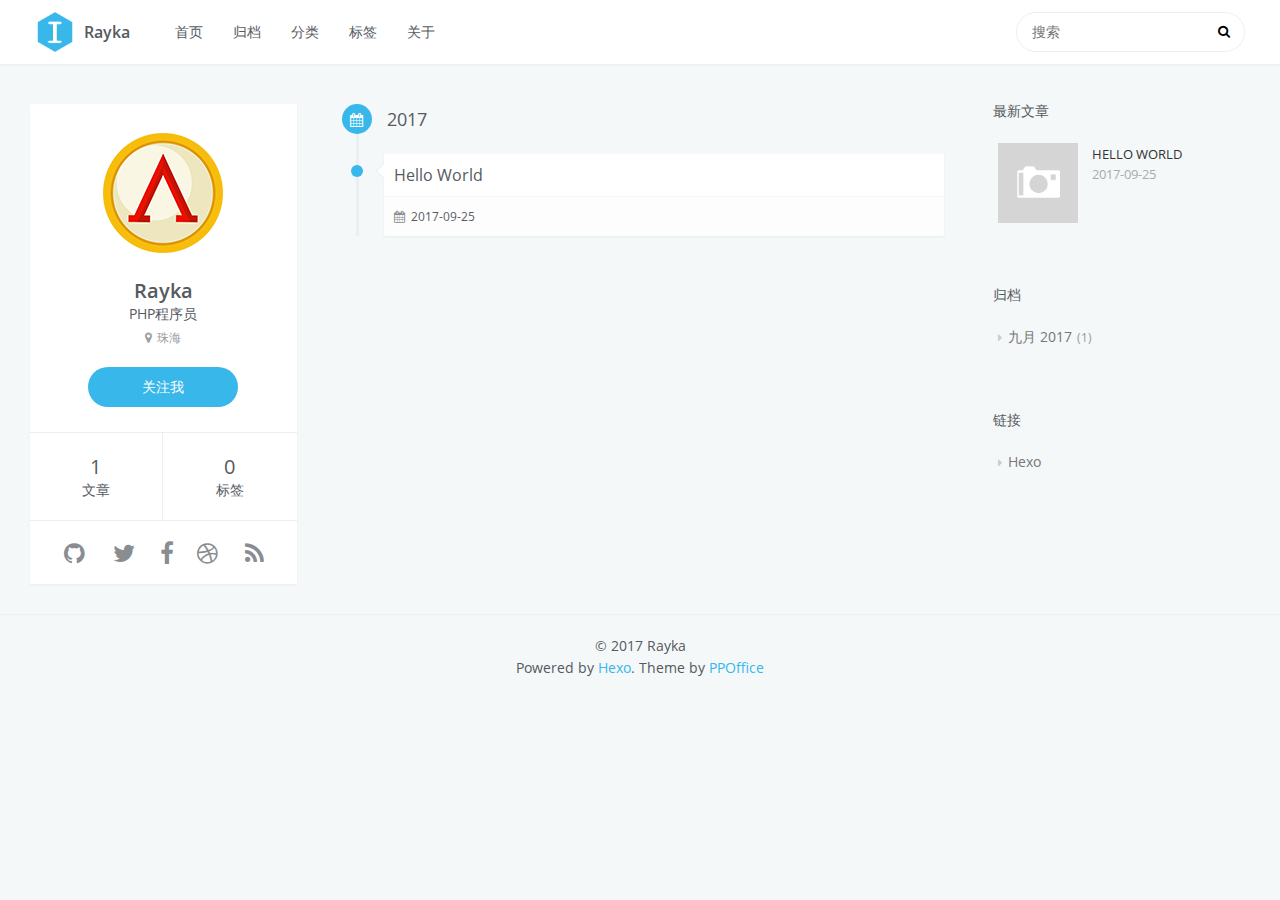
==== archives/index.html @ 4f71aa29 "Site updated: 2017-10-16 23:57:29" ====
<!DOCTYPE html>
<html lang=zh>
<head>
    <meta charset="utf-8">
    
    <title>归档 | Rayka</title>
    <meta name="viewport" content="width=device-width, initial-scale=1, maximum-scale=1" />
    <meta property="og:type" content="website">
<meta property="og:title" content="Rayka">
<meta property="og:url" content="http://blog.pubxyz.com/archives/index.html">
<meta property="og:site_name" content="Rayka">
<meta property="og:locale" content="zh-CN">
<meta name="twitter:card" content="summary">
<meta name="twitter:title" content="Rayka">
    

    
        <link rel="alternate" href="/" title="Rayka" type="application/atom+xml" />
    

    

    <link rel="stylesheet" href="/libs/font-awesome/css/font-awesome.min.css">
    <link rel="stylesheet" href="/libs/open-sans/styles.css">
    <link rel="stylesheet" href="/libs/source-code-pro/styles.css">

    <link rel="stylesheet" href="/css/style.css">

    <script src="/libs/jquery/2.1.3/jquery.min.js"></script>
    
    
        <link rel="stylesheet" href="/libs/lightgallery/css/lightgallery.min.css">
    
    
        <link rel="stylesheet" href="/libs/justified-gallery/justifiedGallery.min.css">
    
    
    
    


</head>

<body>
    <div id="container">
        <header id="header">
    <div id="header-main" class="header-inner">
        <div class="outer">
            <a href="/" id="logo">
                <i class="logo"></i>
                <span class="site-title">Rayka</span>
            </a>
            <nav id="main-nav">
                
                    <a class="main-nav-link" href="/.">首页</a>
                
                    <a class="main-nav-link" href="/archives">归档</a>
                
                    <a class="main-nav-link" href="/categories">分类</a>
                
                    <a class="main-nav-link" href="/tags">标签</a>
                
                    <a class="main-nav-link" href="/about">关于</a>
                
            </nav>
            
                
                <nav id="sub-nav">
                    <div class="profile" id="profile-nav">
                        <a id="profile-anchor" href="javascript:;">
                            <img class="avatar" src="/css/images/avatar.png" />
                            <i class="fa fa-caret-down"></i>
                        </a>
                    </div>
                </nav>
            
            <div id="search-form-wrap">

    <form class="search-form">
        <input type="text" class="ins-search-input search-form-input" placeholder="搜索" />
        <button type="submit" class="search-form-submit"></button>
    </form>
    <div class="ins-search">
    <div class="ins-search-mask"></div>
    <div class="ins-search-container">
        <div class="ins-input-wrapper">
            <input type="text" class="ins-search-input" placeholder="想要查找什么..." />
            <span class="ins-close ins-selectable"><i class="fa fa-times-circle"></i></span>
        </div>
        <div class="ins-section-wrapper">
            <div class="ins-section-container"></div>
        </div>
    </div>
</div>
<script>
(function (window) {
    var INSIGHT_CONFIG = {
        TRANSLATION: {
            POSTS: '文章',
            PAGES: '页面',
            CATEGORIES: '分类',
            TAGS: '标签',
            UNTITLED: '(未命名)',
        },
        ROOT_URL: '/',
        CONTENT_URL: '/content.json',
    };
    window.INSIGHT_CONFIG = INSIGHT_CONFIG;
})(window);
</script>
<script src="/js/insight.js"></script>

</div>
        </div>
    </div>
    <div id="main-nav-mobile" class="header-sub header-inner">
        <table class="menu outer">
            <tr>
                
                    <td><a class="main-nav-link" href="/.">首页</a></td>
                
                    <td><a class="main-nav-link" href="/archives">归档</a></td>
                
                    <td><a class="main-nav-link" href="/categories">分类</a></td>
                
                    <td><a class="main-nav-link" href="/tags">标签</a></td>
                
                    <td><a class="main-nav-link" href="/about">关于</a></td>
                
                <td>
                    
    <div class="search-form">
        <input type="text" class="ins-search-input search-form-input" placeholder="搜索" />
    </div>

                </td>
            </tr>
        </table>
    </div>
</header>

        <div class="outer">
            
                

<aside id="profile">
    <div class="inner profile-inner">
        <div class="base-info profile-block">
            <img id="avatar" src="/css/images/avatar.png" />
            <h2 id="name">Rayka</h2>
            <h3 id="title">PHP程序员</h3>
            <span id="location"><i class="fa fa-map-marker"></i>珠海</span>
            <a id="follow" target="_blank" href="https://github.com/raykaye/">关注我</a>
        </div>
        <div class="article-info profile-block">
            <div class="article-info-block">
                1
                <span>文章</span>
            </div>
            <div class="article-info-block">
                0
                <span>标签</span>
            </div>
        </div>
        
        <div class="profile-block social-links">
            <table>
                <tr>
                    
                    
                    <td>
                        <a href="http://github.com/ppoffice/hexo-theme-icarus" target="_blank" title="github" class=tooltip>
                            <i class="fa fa-github"></i>
                        </a>
                    </td>
                    
                    <td>
                        <a href="/" target="_blank" title="twitter" class=tooltip>
                            <i class="fa fa-twitter"></i>
                        </a>
                    </td>
                    
                    <td>
                        <a href="/" target="_blank" title="facebook" class=tooltip>
                            <i class="fa fa-facebook"></i>
                        </a>
                    </td>
                    
                    <td>
                        <a href="/" target="_blank" title="dribbble" class=tooltip>
                            <i class="fa fa-dribbble"></i>
                        </a>
                    </td>
                    
                    <td>
                        <a href="/" target="_blank" title="rss" class=tooltip>
                            <i class="fa fa-rss"></i>
                        </a>
                    </td>
                    
                </tr>
            </table>
        </div>
        
    </div>
</aside>

            
            <section id="main"><div class="timeline timeline-wrap">
    
            <div class="timeline-row timeline-row-major">
                <span class="node"><i class="fa fa-calendar"></i></span>
                <h1 class="title">2017</h1>
            </div>
        
        <div class="timeline-row">
            <span class="node"></span>
            <div class="content">
                
    
        <h1 itemprop="name">
            <a class="timeline-article-title" href="/2017/09/25/hello-world/">Hello World</a>
        </h1>
    

                <div class="article-meta">
                    
    <div class="article-date">
        <i class="fa fa-calendar"></i>
        <a href="/2017/09/25/hello-world/">
            <time datetime="2017-09-25T07:13:52.833Z" itemprop="datePublished">2017-09-25</time>
        </a>
    </div>


                    
                    
                </div>
            </div>
        </div>
    
</div>
</section>
            
                
<aside id="sidebar">
   
        
    <div class="widget-wrap">
        <h3 class="widget-title">最新文章</h3>
        <div class="widget">
            <ul id="recent-post" class="">
                
                    <li>
                        
                        <div class="item-thumbnail">
                            <a href="/2017/09/25/hello-world/" class="thumbnail">
    
    
        <span class="thumbnail-image thumbnail-none"></span>
    
</a>

                        </div>
                        
                        <div class="item-inner">
                            <p class="item-category"></p>
                            <p class="item-title"><a href="/2017/09/25/hello-world/" class="title">Hello World</a></p>
                            <p class="item-date"><time datetime="2017-09-25T07:13:52.833Z" itemprop="datePublished">2017-09-25</time></p>
                        </div>
                    </li>
                
            </ul>
        </div>
    </div>

    
        
    
        
    <div class="widget-wrap">
        <h3 class="widget-title">归档</h3>
        <div class="widget">
            <ul class="archive-list"><li class="archive-list-item"><a class="archive-list-link" href="/archives/2017/09/">九月 2017</a><span class="archive-list-count">1</span></li></ul>
        </div>
    </div>

    
        
    
        
    
        
    <div class="widget-wrap widget-list">
        <h3 class="widget-title">链接</h3>
        <div class="widget">
            <ul>
                
                    <li>
                        <a href="http://hexo.io">Hexo</a>
                    </li>
                
            </ul>
        </div>
    </div>


    
    <div id="toTop" class="fa fa-angle-up"></div>
</aside>

            
        </div>
        <footer id="footer">
    <div class="outer">
        <div id="footer-info" class="inner">
            &copy; 2017 Rayka<br>
            Powered by <a href="http://hexo.io/" target="_blank">Hexo</a>. Theme by <a href="http://github.com/ppoffice">PPOffice</a>
        </div>
    </div>
</footer>
        


    
        <script src="/libs/lightgallery/js/lightgallery.min.js"></script>
        <script src="/libs/lightgallery/js/lg-thumbnail.min.js"></script>
        <script src="/libs/lightgallery/js/lg-pager.min.js"></script>
        <script src="/libs/lightgallery/js/lg-autoplay.min.js"></script>
        <script src="/libs/lightgallery/js/lg-fullscreen.min.js"></script>
        <script src="/libs/lightgallery/js/lg-zoom.min.js"></script>
        <script src="/libs/lightgallery/js/lg-hash.min.js"></script>
        <script src="/libs/lightgallery/js/lg-share.min.js"></script>
        <script src="/libs/lightgallery/js/lg-video.min.js"></script>
    
    
        <script src="/libs/justified-gallery/jquery.justifiedGallery.min.js"></script>
    
    



<!-- Custom Scripts -->
<script src="/js/main.js"></script>

    </div>
</body>
</html>
---- libs/open-sans/styles.css ----
/* cyrillic-ext */
@font-face {
    font-family: 'Open Sans';
    font-style: normal;
    font-weight: 400;
    src: local('Open Sans'), local('OpenSans'), url(fonts/K88pR3goAWT7BTt32Z01mxJtnKITppOI_IvcXXDNrsc.woff2) format('woff2');
    unicode-range: U+0460-052F, U+20B4, U+2DE0-2DFF, U+A640-A69F;
}
/* cyrillic */
@font-face {
    font-family: 'Open Sans';
    font-style: normal;
    font-weight: 400;
    src: local('Open Sans'), local('OpenSans'), url(fonts/RjgO7rYTmqiVp7vzi-Q5URJtnKITppOI_IvcXXDNrsc.woff2) format('woff2');
    unicode-range: U+0400-045F, U+0490-0491, U+04B0-04B1, U+2116;
}
/* greek-ext */
@font-face {
    font-family: 'Open Sans';
    font-style: normal;
    font-weight: 400;
    src: local('Open Sans'), local('OpenSans'), url(fonts/LWCjsQkB6EMdfHrEVqA1KRJtnKITppOI_IvcXXDNrsc.woff2) format('woff2');
    unicode-range: U+1F00-1FFF;
}
/* greek */
@font-face {
    font-family: 'Open Sans';
    font-style: normal;
    font-weight: 400;
    src: local('Open Sans'), local('OpenSans'), url(fonts/xozscpT2726on7jbcb_pAhJtnKITppOI_IvcXXDNrsc.woff2) format('woff2');
    unicode-range: U+0370-03FF;
}
/* vietnamese */
@font-face {
    font-family: 'Open Sans';
    font-style: normal;
    font-weight: 400;
    src: local('Open Sans'), local('OpenSans'), url(fonts/59ZRklaO5bWGqF5A9baEERJtnKITppOI_IvcXXDNrsc.woff2) format('woff2');
    unicode-range: U+0102-0103, U+1EA0-1EF1, U+20AB;
}
/* latin-ext */
@font-face {
    font-family: 'Open Sans';
    font-style: normal;
    font-weight: 400;
    src: local('Open Sans'), local('OpenSans'), url(fonts/u-WUoqrET9fUeobQW7jkRRJtnKITppOI_IvcXXDNrsc.woff2) format('woff2');
    unicode-range: U+0100-024F, U+1E00-1EFF, U+20A0-20AB, U+20AD-20CF, U+2C60-2C7F, U+A720-A7FF;
}
/* latin */
@font-face {
    font-family: 'Open Sans';
    font-style: normal;
    font-weight: 400;
    src: local('Open Sans'), local('OpenSans'), url(fonts/cJZKeOuBrn4kERxqtaUH3VtXRa8TVwTICgirnJhmVJw.woff2) format('woff2');
    unicode-range: U+0000-00FF, U+0131, U+0152-0153, U+02C6, U+02DA, U+02DC, U+2000-206F, U+2074, U+20AC, U+2212, U+2215, U+E0FF, U+EFFD, U+F000;
}
/* cyrillic-ext */
@font-face {
    font-family: 'Open Sans';
    font-style: normal;
    font-weight: 600;
    src: local('Open Sans Semibold'), local('OpenSans-Semibold'), url(fonts/MTP_ySUJH_bn48VBG8sNSq-j2U0lmluP9RWlSytm3ho.woff2) format('woff2');
    unicode-range: U+0460-052F, U+20B4, U+2DE0-2DFF, U+A640-A69F;
}
/* cyrillic */
@font-face {
    font-family: 'Open Sans';
    font-style: normal;
    font-weight: 600;
    src: local('Open Sans Semibold'), local('OpenSans-Semibold'), url(fonts/MTP_ySUJH_bn48VBG8sNSpX5f-9o1vgP2EXwfjgl7AY.woff2) format('woff2');
    unicode-range: U+0400-045F, U+0490-0491, U+04B0-04B1, U+2116;
}
/* greek-ext */
@font-face {
    font-family: 'Open Sans';
    font-style: normal;
    font-weight: 600;
    src: local('Open Sans Semibold'), local('OpenSans-Semibold'), url(fonts/MTP_ySUJH_bn48VBG8sNShWV49_lSm1NYrwo-zkhivY.woff2) format('woff2');
    unicode-range: U+1F00-1FFF;
}
/* greek */
@font-face {
    font-family: 'Open Sans';
    font-style: normal;
    font-weight: 600;
    src: local('Open Sans Semibold'), local('OpenSans-Semibold'), url(fonts/MTP_ySUJH_bn48VBG8sNSqaRobkAwv3vxw3jMhVENGA.woff2) format('woff2');
    unicode-range: U+0370-03FF;
}
/* vietnamese */
@font-face {
    font-family: 'Open Sans';
    font-style: normal;
    font-weight: 600;
    src: local('Open Sans Semibold'), local('OpenSans-Semibold'), url(fonts/MTP_ySUJH_bn48VBG8sNSv8zf_FOSsgRmwsS7Aa9k2w.woff2) format('woff2');
    unicode-range: U+0102-0103, U+1EA0-1EF1, U+20AB;
}
/* latin-ext */
@font-face {
    font-family: 'Open Sans';
    font-style: normal;
    font-weight: 600;
    src: local('Open Sans Semibold'), local('OpenSans-Semibold'), url(fonts/MTP_ySUJH_bn48VBG8sNSj0LW-43aMEzIO6XUTLjad8.woff2) format('woff2');
    unicode-range: U+0100-024F, U+1E00-1EFF, U+20A0-20AB, U+20AD-20CF, U+2C60-2C7F, U+A720-A7FF;
}
/* latin */
@font-face {
    font-family: 'Open Sans';
    font-style: normal;
    font-weight: 600;
    src: local('Open Sans Semibold'), local('OpenSans-Semibold'), url(fonts/MTP_ySUJH_bn48VBG8sNSugdm0LZdjqr5-oayXSOefg.woff2) format('woff2');
    unicode-range: U+0000-00FF, U+0131, U+0152-0153, U+02C6, U+02DA, U+02DC, U+2000-206F, U+2074, U+20AC, U+2212, U+2215, U+E0FF, U+EFFD, U+F000;
}
/* cyrillic-ext */
@font-face {
    font-family: 'Open Sans';
    font-style: italic;
    font-weight: 400;
    src: local('Open Sans Italic'), local('OpenSans-Italic'), url(fonts/xjAJXh38I15wypJXxuGMBjTOQ_MqJVwkKsUn0wKzc2I.woff2) format('woff2');
    unicode-range: U+0460-052F, U+20B4, U+2DE0-2DFF, U+A640-A69F;
}
/* cyrillic */
@font-face {
    font-family: 'Open Sans';
    font-style: italic;
    font-weight: 400;
    src: local('Open Sans Italic'), local('OpenSans-Italic'), url(fonts/xjAJXh38I15wypJXxuGMBjUj_cnvWIuuBMVgbX098Mw.woff2) format('woff2');
    unicode-range: U+0400-045F, U+0490-0491, U+04B0-04B1, U+2116;
}
/* greek-ext */
@font-face {
    font-family: 'Open Sans';
    font-style: italic;
    font-weight: 400;
    src: local('Open Sans Italic'), local('OpenSans-Italic'), url(fonts/xjAJXh38I15wypJXxuGMBkbcKLIaa1LC45dFaAfauRA.woff2) format('woff2');
    unicode-range: U+1F00-1FFF;
}
/* greek */
@font-face {
    font-family: 'Open Sans';
    font-style: italic;
    font-weight: 400;
    src: local('Open Sans Italic'), local('OpenSans-Italic'), url(fonts/xjAJXh38I15wypJXxuGMBmo_sUJ8uO4YLWRInS22T3Y.woff2) format('woff2');
    unicode-range: U+0370-03FF;
}
/* vietnamese */
@font-face {
    font-family: 'Open Sans';
    font-style: italic;
    font-weight: 400;
    src: local('Open Sans Italic'), local('OpenSans-Italic'), url(fonts/xjAJXh38I15wypJXxuGMBr6up8jxqWt8HVA3mDhkV_0.woff2) format('woff2');
    unicode-range: U+0102-0103, U+1EA0-1EF1, U+20AB;
}
/* latin-ext */
@font-face {
    font-family: 'Open Sans';
    font-style: italic;
    font-weight: 400;
    src: local('Open Sans Italic'), local('OpenSans-Italic'), url(fonts/xjAJXh38I15wypJXxuGMBiYE0-AqJ3nfInTTiDXDjU4.woff2) format('woff2');
    unicode-range: U+0100-024F, U+1E00-1EFF, U+20A0-20AB, U+20AD-20CF, U+2C60-2C7F, U+A720-A7FF;
}
/* latin */
@font-face {
    font-family: 'Open Sans';
    font-style: italic;
    font-weight: 400;
    src: local('Open Sans Italic'), local('OpenSans-Italic'), url(fonts/xjAJXh38I15wypJXxuGMBo4P5ICox8Kq3LLUNMylGO4.woff2) format('woff2');
    unicode-range: U+0000-00FF, U+0131, U+0152-0153, U+02C6, U+02DA, U+02DC, U+2000-206F, U+2074, U+20AC, U+2212, U+2215, U+E0FF, U+EFFD, U+F000;
}
---- libs/source-code-pro/styles.css ----
/* latin-ext */
@font-face {
  font-family: 'Source Code Pro';
  font-style: normal;
  font-weight: 400;
  src: local('Source Code Pro'), local('SourceCodePro-Regular'), url(fonts/mrl8jkM18OlOQN8JLgasDy2Q8seG17bfDXYR_jUsrzg.woff2) format('woff2');
  unicode-range: U+0100-024F, U+1E00-1EFF, U+20A0-20AB, U+20AD-20CF, U+2C60-2C7F, U+A720-A7FF;
}
/* latin */
@font-face {
  font-family: 'Source Code Pro';
  font-style: normal;
  font-weight: 400;
  src: local('Source Code Pro'), local('SourceCodePro-Regular'), url(fonts/mrl8jkM18OlOQN8JLgasD9V_2ngZ8dMf8fLgjYEouxg.woff2) format('woff2');
  unicode-range: U+0000-00FF, U+0131, U+0152-0153, U+02C6, U+02DA, U+02DC, U+2000-206F, U+2074, U+20AC, U+2212, U+2215, U+E0FF, U+EFFD, U+F000;
}
---- css/style.css ----
body {
  width: 100%;
}
body:before,
body:after {
  content: "";
  display: table;
}
body:after {
  clear: both;
}
html,
body,
div,
span,
applet,
object,
iframe,
h1,
h2,
h3,
h4,
h5,
h6,
p,
blockquote,
pre,
a,
abbr,
acronym,
address,
big,
cite,
code,
del,
dfn,
em,
img,
ins,
kbd,
q,
s,
samp,
small,
strike,
strong,
sub,
sup,
tt,
var,
dl,
dt,
dd,
ol,
ul,
li,
fieldset,
form,
label,
legend,
table,
caption,
tbody,
tfoot,
thead,
tr,
th,
td {
  margin: 0;
  padding: 0;
  border: 0;
  outline: 0;
  font-weight: inherit;
  font-style: inherit;
  font-family: inherit;
  font-size: 100%;
  vertical-align: baseline;
}
body {
  line-height: 1;
  color: #000;
  background: #fff;
}
ol,
ul {
  list-style: none;
}
table {
  border-collapse: separate;
  border-spacing: 0;
  vertical-align: middle;
}
caption,
th,
td {
  text-align: left;
  font-weight: normal;
  vertical-align: middle;
}
a img {
  border: none;
}
input,
button {
  margin: 0;
  padding: 0;
}
input::-moz-focus-inner,
button::-moz-focus-inner {
  border: 0;
  padding: 0;
}
html,
body,
#container {
  height: 100%;
}
body {
  color: #565a5f;
  background: #f5f8f9;
  font: 14px "open sans", "Helvetica Neue", "Microsoft Yahei", Helvetica, Arial, sans-serif;
  -webkit-text-size-adjust: 100%;
}
a {
  color: #38b7ea;
  text-decoration: none;
}
a:visited {
  color: #38b7ea;
}
code {
  margin: 0 2px;
  color: #e96900;
  padding: 3px 5px;
  font-size: 0.9em;
  border-radius: 2px;
  font-family: "Source Code Pro", Consolas, Monaco, Menlo, Consolas, monospace;
  background-color: #f8f8f8;
}
.outer {
  max-width: 1320px;
  margin: 0 auto;
  padding: 0 20px;
}
.outer:before,
.outer:after {
  content: "";
  display: table;
}
.outer:after {
  clear: both;
}
@media screen and (max-width: 559px) {
  .outer {
    padding: 0;
  }
}
.left,
.alignleft {
  float: left;
}
.right,
.alignright {
  float: right;
}
.clear {
  clear: both;
}
.logo {
  width: 40px;
  height: 40px;
  background-repeat: no-repeat;
  background-image: url("images/logo.png");
  -webkit-background-size: 40px 40px;
  -moz-background-size: 40px 40px;
  background-size: 40px 40px;
}
#container {
  position: relative;
}
#container > .outer {
  margin-bottom: 30px;
}
@media screen and (min-width: 1200px) {
  #main {
    display: inline;
    float: left;
    width: 52.307692307692314%;
    margin: 0 0.769230769230769%;
  }
}
@media screen and (min-width: 800px) and (max-width: 1199px) {
  #main {
    display: inline;
    float: left;
    width: 67.6923076923077%;
    margin: 0 0.769230769230769%;
  }
}
@media screen and (min-width: 560px) and (max-width: 799px) {
  #main {
    width: 100%;
  }
}
@media screen and (max-width: 559px) {
  #main {
    width: 100%;
  }
}
.archive-article-header a,
.layout-wrap-inner.tag-cloud a,
.timeline-row .content h1 a,
.archive-article-header a:visited,
.layout-wrap-inner.tag-cloud a:visited,
.timeline-row .content h1 a:visited {
  color: #565a5f;
  -webkit-transition: 0.2s ease;
  -moz-transition: 0.2s ease;
  -ms-transition: 0.2s ease;
  transition: 0.2s ease;
}
.archive-article-header a:hover,
.layout-wrap-inner.tag-cloud a:hover,
.timeline-row .content h1 a:hover,
.archive-article-header a:visited:hover,
.layout-wrap-inner.tag-cloud a:visited:hover,
.timeline-row .content h1 a:visited:hover {
  color: #38b7ea;
}
.article-meta,
.archive-year,
.widget-title {
  line-height: 1em;
  text-decoration: none;
  text-transform: uppercase;
}
#header,
#profile .inner,
.article-inner,
#comments,
.archive-article,
.timeline-row .content,
#toTop {
  background: #fff;
  -webkit-box-shadow: 0 1px 2px rgba(0,0,0,0.05);
  box-shadow: 0 1px 2px rgba(0,0,0,0.05);
}
.article-entry h1,
.widget h1 {
  font-size: 2em;
}
.article-entry h2,
.widget h2 {
  font-size: 1.5em;
}
.article-entry h3,
.widget h3 {
  font-size: 1.3em;
}
.article-entry h4,
.widget h4 {
  font-size: 1.2em;
}
.article-entry h5,
.widget h5 {
  font-size: 1em;
}
.article-entry h6,
.widget h6 {
  font-size: 1em;
  color: #999;
}
.article-entry hr,
.widget hr {
  border: 1px dashed #eceff2;
}
.article-entry strong,
.widget strong {
  font-weight: bold;
}
.article-entry em,
.widget em,
.article-entry cite,
.widget cite {
  font-style: italic;
}
.article-entry sup,
.widget sup,
.article-entry sub,
.widget sub {
  font-size: 0.75em;
  line-height: 0;
  position: relative;
  vertical-align: baseline;
}
.article-entry sup,
.widget sup {
  top: -0.5em;
}
.article-entry sub,
.widget sub {
  bottom: -0.2em;
}
.article-entry small,
.widget small {
  font-size: 0.85em;
}
.article-entry acronym,
.widget acronym,
.article-entry abbr,
.widget abbr {
  border-bottom: 1px dotted;
}
.article-entry ul,
.widget ul,
.article-entry ol,
.widget ol,
.article-entry dl,
.widget dl {
  margin: 0 20px;
  line-height: 1.6em;
}
.article-entry ul ul,
.widget ul ul,
.article-entry ol ul,
.widget ol ul,
.article-entry ul ol,
.widget ul ol,
.article-entry ol ol,
.widget ol ol {
  margin-top: 0;
  margin-bottom: 0;
}
.article-entry ul,
.widget ul {
  list-style: disc;
}
.article-entry ol,
.widget ol {
  list-style: decimal;
}
.article-entry dt,
.widget dt {
  font-weight: bold;
}
#header {
  background: #fff;
  position: relative;
}
#header a,
#header a:visited {
  white-space: nowrap;
  -webkit-transition: 0.2s ease;
  -moz-transition: 0.2s ease;
  -ms-transition: 0.2s ease;
  transition: 0.2s ease;
  color: #565a5f;
}
#header a:hover {
  color: #38b7ea;
}
.header-inner #logo,
#main-nav,
#sub-nav,
#search-form-wrap {
  height: 40px;
  line-height: 40px;
  padding: 12px 15px;
}
.header-inner #logo,
#main-nav {
  float: left;
}
#sub-nav,
#search-form-wrap {
  float: right;
}
.header-inner {
  height: 100%;
  position: relative;
}
.header-inner #logo {
  display: inline-block;
}
.header-inner #logo .logo {
  margin-right: 5px;
  display: inline-block;
}
.header-inner #logo .site-title {
  font-size: 16px;
  display: inline-block;
  vertical-align: top;
  font-weight: 600;
}
#header-title {
  text-align: center;
  height: 40px;
  position: absolute;
  top: 50%;
  left: 0;
  margin-top: -20px;
}
.header-sub {
  border-top: 1px solid #eceff2;
}
.header-sub ul {
  margin: 0 15px;
}
.header-sub ul:before,
.header-sub ul:after {
  content: "";
  display: table;
}
.header-sub ul:after {
  clear: both;
}
.header-sub ul li {
  float: left;
  margin: 0 10px;
}
.header-sub ul li a {
  display: inline-block;
  line-height: 48px;
}
.header-sub .main-nav-link {
  display: inline-block;
  line-height: 48px;
}
@media screen and (min-width: 560px) and (max-width: 799px) {
  #header-sub {
    display: none;
  }
}
@media screen and (max-width: 559px) {
  #header-sub {
    display: none;
  }
}
@media screen and (min-width: 560px) and (max-width: 799px) {
  #main-nav {
    display: none;
  }
}
@media screen and (max-width: 559px) {
  #main-nav {
    display: none;
  }
}
@media screen and (min-width: 800px) and (max-width: 1199px) {
  #main-nav-mobile {
    display: none;
  }
}
@media screen and (min-width: 1200px) {
  #main-nav-mobile {
    display: none;
  }
}
.nav-icon,
.main-nav-link {
  float: left;
  display: block;
  padding: 0 15px;
}
.nav-icon {
  text-align: center;
  font-size: 14px;
  width: 14px;
  height: 14px;
  position: relative;
  cursor: pointer;
  height: 40px !important;
  line-height: 40px !important;
}
.main-nav-link {
  font-weight: 300;
}
@media screen and (min-width: 1200px) {
  #sub-nav {
    display: none;
  }
}
#sub-nav #profile-nav #profile-anchor {
  display: block;
  height: 40px;
  line-height: 40px;
}
#sub-nav #profile-nav #profile-anchor:before,
#sub-nav #profile-nav #profile-anchor:after {
  content: "";
  display: table;
}
#sub-nav #profile-nav #profile-anchor:after {
  clear: both;
}
#sub-nav #profile-nav .avatar,
#sub-nav #profile-nav .fa {
  float: left;
}
#sub-nav #profile-nav .avatar {
  width: 40px;
  height: 40px;
  margin-right: 8px;
}
#sub-nav #profile-nav .fa {
  line-height: 40px;
}
@media screen and (max-width: 559px) {
  #search-form-wrap {
    display: none;
  }
}
#search-form-wrap .search-form {
  position: relative;
}
#search-form-wrap .search-form .search-form-input {
  width: 100%;
  padding: 0 30px 0 15px;
  line-height: 40px;
  height: 40px !important;
  border-radius: 21px;
}
#search-form-wrap .search-form .search-form-input::-webkit-search-results-decoration,
#search-form-wrap .search-form .search-form-input::-webkit-search-cancel-button {
  -webkit-appearance: none;
}
#search-form-wrap .search-form .search-form-submit {
  top: 50%;
  right: 15px;
  border: none;
  cursor: pointer;
  margin-top: -7px;
  background: none;
  position: absolute;
  font: 13px font-icon;
  font-family: 'FontAwesome';
}
#search-form-wrap .search-form .search-form-submit:before {
  content: '\f002';
}
#search-form-wrap .search-form .search-form-submit:hover,
#search-form-wrap .search-form .search-form-submit:focus {
  color: #777;
}
.search-form-input,
.search-form-input.ins-search-input,
.search-form-input.st-ui-search-input,
.search-form-input.st-default-search-input {
  -webkit-appearance: textarea;
  -webkit-appearance: textarea;
  -moz-appearance: textarea;
  appearance: textarea;
  padding: 0;
  width: 200px;
  -webkit-box-shadow: none;
  box-shadow: none;
  color: #565a5f;
  -webkit-transition: 0.2s ease;
  -moz-transition: 0.2s ease;
  -ms-transition: 0.2s ease;
  transition: 0.2s ease;
  -webkit-box-sizing: border-box;
  -moz-box-sizing: border-box;
  box-sizing: border-box;
  height: auto !important;
  line-height: 1.6em;
  outline: none !important;
  background: none !important;
  font: 14px "open sans", "Helvetica Neue", "Microsoft Yahei", Helvetica, Arial, sans-serif;
  border: 1px solid #eceff2 !important;
}
.search-form-input:focus,
.search-form-input.ins-search-input:focus,
.search-form-input.st-ui-search-input:focus,
.search-form-input.st-default-search-input:focus {
  border-color: #38b7ea !important;
}
.search-form-input::-webkit-search-results-decoration,
.search-form-input.ins-search-input::-webkit-search-results-decoration,
.search-form-input.st-ui-search-input::-webkit-search-results-decoration,
.search-form-input.st-default-search-input::-webkit-search-results-decoration,
.search-form-input::-webkit-search-cancel-button,
.search-form-input.ins-search-input::-webkit-search-cancel-button,
.search-form-input.st-ui-search-input::-webkit-search-cancel-button,
.search-form-input.st-default-search-input::-webkit-search-cancel-button {
  -webkit-appearance: none;
}
#main-nav-mobile {
  overflow-y: hidden;
  overflow-x: auto;
}
#main-nav-mobile .menu {
  margin: 0;
  height: 48px;
}
#main-nav-mobile .menu:before,
#main-nav-mobile .menu:after {
  content: "";
  display: table;
}
#main-nav-mobile .menu:after {
  clear: both;
}
#main-nav-mobile .menu .search-form-input {
  display: none;
  padding: 0 10px;
  margin-right: 15px;
  height: 32px;
  line-height: 32px;
  border-radius: 16px;
}
@media screen and (max-width: 559px) {
  #main-nav-mobile .menu .search-form-input {
    display: block;
  }
}
#main-nav-mobile .menu .search-form-input::-webkit-search-results-decoration,
#main-nav-mobile .menu .search-form-input::-webkit-search-cancel-button {
  -webkit-appearance: none;
}
.bio {
  text-align: center;
}
#profile .inner .bio h2 {
  font-size: 1.3em;
  font-weight: bold;
  margin-top: 15px;
}
#profile .inner .bio p {
  margin: 5px 20px 10px 20px;
  text-align: justify;
  max-width: 300px;
  line-height: 1.5em;
}
.profile-block {
  padding: 15px 20px;
  border-bottom: 1px solid #eceff2;
}
.profile-block:last-child {
  border-bottom: none;
}
#profile {
  display: inline;
  float: left;
  width: 21.53846153846154%;
  margin: 0 0.769230769230769%;
  display: none;
}
@media screen and (min-width: 1200px) {
  #profile {
    display: block;
  }
}
#profile .inner {
  margin-top: 40px;
  background: #fff;
}
#profile .inner .base-info #avatar {
  display: block;
  margin: 10px auto 20px;
  width: 128px;
  height: 128px;
}
#profile .inner .base-info #name,
#profile .inner .base-info #title,
#profile .inner .base-info #location {
  display: block;
  text-align: center;
}
#profile .inner .base-info #name {
  font-size: 20px;
  font-weight: 600;
}
#profile .inner .base-info #location {
  font-size: 12px;
  margin-top: 5px;
  color: #9a9ea3;
}
#profile .inner .base-info #location .fa {
  margin-right: 5px;
}
#profile .inner .base-info #follow {
  color: #fff;
  width: 150px;
  height: 40px;
  display: block;
  font-size: 14px;
  line-height: 40px;
  text-align: center;
  margin: 20px auto 10px;
  background: #38b7ea;
  border-radius: 20px;
  -webkit-transition: 0.2s ease;
  -moz-transition: 0.2s ease;
  -ms-transition: 0.2s ease;
  transition: 0.2s ease;
}
#profile .inner .base-info #follow:hover {
  background: #49c8fb;
}
#profile .inner .article-info {
  padding: 0px;
}
#profile .inner .article-info:before,
#profile .inner .article-info:after {
  content: "";
  display: table;
}
#profile .inner .article-info:after {
  clear: both;
}
#profile .inner .article-info .article-info-block {
  width: 50%;
  float: left;
  padding: 20px 15px;
  text-align: center;
  -webkit-box-sizing: border-box;
  -moz-box-sizing: border-box;
  box-sizing: border-box;
  font-size: 20px;
}
#profile .inner .article-info .article-info-block span {
  display: block;
  font-size: 14px;
  text-transform: uppercase;
}
#profile .inner .article-info .article-info-block:first-child {
  border-right: 1px solid #eceff2;
}
#profile .inner .social-links > table {
  width: 100%;
}
#profile .inner .social-links > table td {
  text-align: center;
  font-size: 24px;
}
#profile .inner .social-links > table td a {
  position: relative;
  -webkit-transition: 0.2s ease;
  -moz-transition: 0.2s ease;
  -ms-transition: 0.2s ease;
  transition: 0.2s ease;
  color: #898d92;
}
#profile .inner .social-links > table td a:hover {
  color: #565a5f;
}
#profile .inner .social-links > table td a.tooltip:hover:after {
  right: -50%;
  top: -41px;
  color: #fff;
  background: #333;
  font-size: 14px;
  content: attr(title);
  display: block;
  padding: 5px 15px;
  position: absolute;
  white-space: nowrap;
  border-radius: 2px;
  text-transform: uppercase;
  -webkit-box-shadow: 0 0 2px rgba(0,0,0,0.2);
  box-shadow: 0 0 2px rgba(0,0,0,0.2);
  z-index: 1;
}
#profile .inner .social-links > table td a.tooltip:hover:before {
  top: -12px;
  right: 8px;
  border: solid;
  border-color: #333 transparent;
  border-width: 5px 5px 0 5px;
  content: "";
  display: block;
  position: absolute;
  z-index: 2;
}
#profile.card {
  top: 50px;
  right: 20px;
  z-index: 999;
  display: block;
  min-width: 280px;
  position: absolute;
}
#profile.card .profile-inner {
  position: relative;
  -webkit-box-shadow: 0 2px 5px rgba(0,0,0,0.2);
  box-shadow: 0 2px 5px rgba(0,0,0,0.2);
}
#profile.card .profile-inner:before,
#profile.card .profile-inner:after {
  z-index: 1;
  content: '';
  top: -20px;
  right: 10px;
  position: absolute;
  border-width: 10px;
  border-style: solid;
  border-color: transparent transparent #fff transparent;
}
#profile.card .profile-inner:after {
  z-index: 0;
  border-color: transparent transparent #dbdee1 transparent;
}
.article {
  margin: 40px 0;
}
.article-inner {
  overflow: hidden;
}
.article-banner {
  width: 100%;
  height: auto;
}
.article-header {
  padding: 20px 20px 0;
}
.article-header .article-title {
  display: block;
  margin-bottom: 14px;
}
.article-title {
  font-size: 2em;
  color: #565a5f;
  text-decoration: none;
  line-height: 1.3em;
}
a.article-title:visited {
  color: #565a5f;
}
a.article-title:hover {
  color: #38b7ea;
}
@media screen and (max-width: 559px) {
  .article-title {
    font-size: 1.6em;
  }
}
@media screen and (min-width: 560px) and (max-width: 799px) {
  .article-title {
    font-size: 1.6em;
  }
}
.article-meta {
  line-height: 1.6em;
}
.article-meta:before,
.article-meta:after {
  content: "";
  display: table;
}
.article-meta:after {
  clear: both;
}
.article-meta > div {
  float: left;
  margin-right: 10px;
}
.article-meta > div .fa {
  margin-right: 3px;
}
.article-meta a {
  color: #565a5f;
}
.article-meta a:hover {
  color: #38b7ea;
}
.article-category .fa-angle-right {
  margin: 0 5px;
}
.article-tag .tag-link:before {
  content: "#";
}
.article-entry {
  color: #565a5f;
  padding: 0 20px;
  line-height: 1.6em;
}
.article-entry:before,
.article-entry:after {
  content: "";
  display: table;
}
.article-entry:after {
  clear: both;
}
.article-entry p {
  text-align: justify;
}
.article-entry p,
.article-entry table {
  line-height: 1.6em;
  margin: 1.6em 0;
}
.article-entry h1,
.article-entry h2,
.article-entry h3,
.article-entry h4,
.article-entry h5,
.article-entry h6 {
  font-weight: bold;
}
.article-entry h1,
.article-entry h2,
.article-entry h3,
.article-entry h4,
.article-entry h5,
.article-entry h6 {
  line-height: 1.3em;
  margin: 1.3em 0;
}
.article-entry a {
  color: #38b7ea;
  text-decoration: none;
}
.article-entry a:hover {
  text-decoration: underline;
}
.article-entry ul,
.article-entry ol,
.article-entry dl {
  margin-top: 1.6em;
  margin-bottom: 1.6em;
}
.article-entry img,
.article-entry video {
  max-width: 100%;
  height: auto;
  display: block;
  margin: auto;
}
.article-entry iframe {
  border: none;
}
.article-entry table {
  width: 100%;
  border-collapse: collapse;
  border-spacing: 0;
}
.article-entry th {
  font-weight: bold;
  border-bottom: 3px solid #eceff2;
  padding-bottom: 0.5em;
}
.article-entry td {
  border-bottom: 1px solid #eceff2;
  padding: 10px 0;
}
.article-entry blockquote {
  position: static;
  font-family: Georgia, "Times New Roman", "Microsoft Yahei", serif;
  font-size: 1.1em;
  margin: 0 -20px;
  padding: 10px 20px 10px 54px;
  background: #fcfcfc;
  border-left: 4px solid #eee;
}
.article-entry blockquote:before {
  top: 20px;
  left: 10px;
  content: "\f10d";
  color: #e2e2e2;
  font-size: 32px;
  font-family: FontAwesome;
  text-align: center;
  position: static;
}
.article-entry blockquote footer {
  font-size: 14px;
  margin: 1.6em 0;
  font-family: "open sans", "Helvetica Neue", "Microsoft Yahei", Helvetica, Arial, sans-serif;
}
.article-entry blockquote footer cite:before {
  content: "—";
  padding: 0 0.5em;
}
.article-entry .pullquote {
  text-align: left;
  width: 45%;
  margin: 0;
}
.article-entry .pullquote.left {
  margin-left: 0.5em;
  margin-right: 1em;
}
.article-entry .pullquote.right {
  margin-right: 0.5em;
  margin-left: 1em;
}
.article-entry .caption {
  color: #999;
  display: block;
  font-size: 0.9em;
  margin-top: 0.5em;
  position: relative;
  text-align: center;
}
.article-entry .video-container {
  position: relative;
  padding-top: 56.25%;
  height: 0;
  overflow: hidden;
}
.article-entry .video-container iframe,
.article-entry .video-container object,
.article-entry .video-container embed {
  position: absolute;
  top: 0;
  left: 0;
  width: 100%;
  height: 100%;
  margin-top: 0;
}
.article-more-link a {
  display: inline-block;
  line-height: 1em;
  padding: 6px 15px;
  border-radius: 15px;
  background: #f5f8f9;
  color: #999;
  text-shadow: 0 1px #fff;
  text-decoration: none;
}
.article-more-link a:hover {
  background: #38b7ea;
  color: #fff;
  text-decoration: none;
  text-shadow: 0 1px #169cd2;
}
.article-footer {
  font-size: 0.85em;
  line-height: 1.6em;
  border-top: 1px solid #eceff2;
  padding-top: 1.6em;
  margin: 0 20px 20px;
}
.article-footer:before,
.article-footer:after {
  content: "";
  display: table;
}
.article-footer:after {
  clear: both;
}
.article-footer a {
  color: #999;
  text-decoration: none;
}
.article-footer a:hover {
  color: #565a5f;
}
.article-comment-link {
  float: right;
}
.article-comment-link:before {
  content: "\f075";
  font-family: FontAwesome;
  padding-right: 5px;
}
.share-container {
  float: left;
}
.article-share-link {
  float: right;
  cursor: pointer;
  margin-left: 20px;
}
.article-share-link .fa-share {
  margin-right: 5px;
}
#article-nav {
  position: relative;
}
#article-nav:before,
#article-nav:after {
  content: "";
  display: table;
}
#article-nav:after {
  clear: both;
}
@media screen and (min-width: 1200px) {
  #article-nav {
    margin: 40px 0;
  }
  #article-nav:before {
    width: 8px;
    height: 8px;
    position: absolute;
    top: 50%;
    left: 50%;
    margin-top: -4px;
    margin-left: -4px;
    content: "";
    border-radius: 50%;
    background: #787c81;
  }
}
.article-nav-link-wrap {
  text-decoration: none;
  color: #999;
  -webkit-box-sizing: border-box;
  -moz-box-sizing: border-box;
  box-sizing: border-box;
  margin-top: 40px;
  text-align: center;
  display: block;
}
.article-nav-link-wrap:hover {
  color: #565a5f;
}
@media screen and (min-width: 1200px) {
  .article-nav-link-wrap {
    width: 50%;
    margin-top: 0;
  }
}
@media screen and (min-width: 1200px) {
  #article-nav-newer {
    float: left;
    text-align: right;
    padding-right: 20px;
  }
}
@media screen and (min-width: 1200px) {
  #article-nav-older {
    float: right;
    text-align: left;
    padding-left: 20px;
  }
}
.article-nav-caption {
  letter-spacing: 2px;
  line-height: 1em;
  font-weight: bold;
  color: #565a5f;
  text-transform: uppercase;
}
#article-nav-newer .article-nav-caption {
  margin-right: -2px;
}
.article-nav-title {
  font-size: 0.85em;
  margin-top: 0.5em;
  color: #565a5f;
  line-height: 1.6em;
}
.article-share-box {
  position: absolute;
  display: none;
  background: #fff;
  -webkit-box-shadow: 0px 2px 2px rgba(0,0,0,0.1);
  box-shadow: 0px 2px 2px rgba(0,0,0,0.1);
  border-radius: 3px;
  margin-left: -145px;
  overflow: hidden;
  z-index: 1;
}
.article-share-box.on {
  display: block;
}
.article-share-input {
  width: 100%;
  background: none;
  -webkit-box-sizing: border-box;
  -moz-box-sizing: border-box;
  box-sizing: border-box;
  font: 14px "open sans", "Helvetica Neue", "Microsoft Yahei", Helvetica, Arial, sans-serif;
  padding: 0 10px;
  color: #565a5f;
  outline: none;
  border: 1px solid #eceff2;
  border-radius: 3px 3px 0 0;
  height: 36px;
  line-height: 36px;
}
.article-share-links {
  background: #f5f8f9;
}
.article-share-links:before,
.article-share-links:after {
  content: "";
  display: table;
}
.article-share-links:after {
  clear: both;
}
.article-share-twitter,
.article-share-facebook,
.article-share-pinterest,
.article-share-google {
  width: 50px;
  height: 36px;
  display: block;
  float: left;
  position: relative;
  color: #999;
  text-shadow: 0 1px #fff;
}
.article-share-twitter:before,
.article-share-facebook:before,
.article-share-pinterest:before,
.article-share-google:before {
  font-size: 20px;
  width: 20px;
  height: 20px;
  position: absolute;
  top: 50%;
  left: 50%;
  margin-top: -10px;
  margin-left: -10px;
  text-align: center;
}
.article-share-twitter:hover,
.article-share-facebook:hover,
.article-share-pinterest:hover,
.article-share-google:hover {
  color: #fff;
}
.article-share-twitter:hover {
  background: #00aced;
  text-shadow: 0 1px #008abe;
}
.article-share-facebook:hover {
  background: #3b5998;
  text-shadow: 0 1px #2f477a;
}
.article-share-pinterest:hover {
  background: #cb2027;
  text-shadow: 0 1px #a21a1f;
}
.article-share-google:hover {
  background: #dd4b39;
  text-shadow: 0 1px #be3221;
}
.article-gallery {
  overflow: hidden;
  background: #000;
  position: relative;
  text-align: center;
  margin: 1.6em 0;
}
.article-gallery .gallery-item {
  display: none;
  max-width: 100%;
}
.article-gallery .gallery-item:before,
.article-gallery .gallery-item:after {
  top: 50%;
  width: 40px;
  height: 36px;
  font-size: 36px;
  line-height: 36px;
  margin-top: -18px;
  position: absolute;
  font-family: FontAwesome;
  color: rgba(255,255,255,0.5);
}
.article-gallery .gallery-item:hover:before,
.article-gallery .gallery-item:hover:after {
  color: rgba(255,255,255,0.8);
}
.article-gallery .gallery-item:before {
  left: 0;
  content: "\f104";
}
.article-gallery .gallery-item:after {
  right: 0;
  content: "\f105";
}
.article-gallery .gallery-item:first-child {
  display: block;
}
.article-gallery .gallery-item img {
  display: block;
  max-width: 100%;
  margin: 0 auto;
}
.toc-article {
  background: #f9f9f9;
  margin: 2em 0 0 0.2em;
  padding: 1em;
  border-radius: 0px;
}
.toc-article .toc-title {
  font-size: 120%;
}
.toc-article strong {
  padding: 0.3em 1;
}
ol.toc {
  width: 100%;
  margin: 1em 2em 0 0;
}
#toc {
  line-height: 1em;
  font-size: 0.8em;
  float: right;
}
#toc .toc {
  padding: 0;
}
#toc .toc li {
  list-style-type: none;
}
#toc .toc-child {
  padding-left: 0em;
}
#toc.toc-aside {
  display: none;
  width: 13%;
  position: fixed;
  right: 2%;
  top: 320px;
  overflow: hidden;
  line-height: 1.5em;
  font-size: 1em;
  color: color-heading;
  opacity: 0.6;
  -webkit-transition: opacity 1s ease-out;
  -moz-transition: opacity 1s ease-out;
  -ms-transition: opacity 1s ease-out;
  transition: opacity 1s ease-out;
}
#toc.toc-aside strong {
  padding: 0.3em 0;
  color: color-font;
}
#toc.toc-aside:hover {
  -webkit-transition: opacity 0.3s ease-out;
  -moz-transition: opacity 0.3s ease-out;
  -ms-transition: opacity 0.3s ease-out;
  transition: opacity 0.3s ease-out;
  opacity: 1;
}
#toc.toc-aside a {
  -webkit-transition: color 1s ease-out;
  -moz-transition: color 1s ease-out;
  -ms-transition: color 1s ease-out;
  transition: color 1s ease-out;
}
#toc.toc-aside a:hover {
  color: color-theme;
  -webkit-transition: color 0.3s ease-out;
  -moz-transition: color 0.3s ease-out;
  -ms-transition: color 0.3s ease-out;
  transition: color 0.3s ease-out;
}
.article.rtl .article-title,
.article.rtl .article-entry p {
  direction: rtl;
}
.article.rtl .article-meta > div {
  float: right;
  margin-left: 10px;
  margin-right: 0;
}
.lg-outer .lg-thumb-item {
  border-radius: 0 !important;
}
#comments {
  padding: 20px;
  margin: 40px 0;
}
#comments a {
  color: #38b7ea;
}
.archives:before,
.archives:after {
  content: "";
  display: table;
}
.archives:after {
  clear: both;
}
.archives .article:first-child {
  margin: 20px 0;
}
.archive-year-wrap,
.archive-category-wrap,
.archive-tag-wrap,
.layout-title {
  font-size: 1.4em;
  margin: 40px 0 20px 0;
}
@media screen and (max-width: 559px) {
  .archive-year-wrap,
  .archive-category-wrap,
  .archive-tag-wrap,
  .layout-title {
    padding: 0 15px;
    font-size: 1.2em;
  }
}
.archive-year-wrap .fa,
.archive-category-wrap .fa,
.archive-tag-wrap .fa,
.layout-title .fa {
  margin-right: 3px;
}
.archive-year-wrap .archive-year,
.archive-category-wrap .archive-year,
.archive-tag-wrap .archive-year,
.layout-title .archive-year {
  color: #565a5f;
}
.archive-year-wrap .archive-year:hover,
.archive-category-wrap .archive-year:hover,
.archive-tag-wrap .archive-year:hover,
.layout-title .archive-year:hover {
  color: #38b7ea;
}
@media screen and (max-width: 559px) {
  .layout-wrap-inner {
    padding: 0 15px;
  }
}
.archive-article {
  -webkit-column-break-inside: avoid;
  page-break-inside: avoid;
  overflow: hidden;
  break-inside: avoid-column;
  padding: 0;
  margin-bottom: 15px;
}
.archive-article:before,
.archive-article:after {
  content: "";
  display: table;
}
.archive-article:after {
  clear: both;
}
.archive-article.archive-type-summary {
  padding: 15px;
}
.archive-article.archive-type-summary .article-entry {
  padding: 0;
}
.archive-article.archive-type-summary .article-entry p {
  margin: 12px 0;
}
.archive-article .archive-article-content,
.archive-article .archive-article-thumbnail {
  display: table-cell;
  vertical-align: top;
}
@media screen and (max-width: 559px) {
  .archive-article .archive-article-content,
  .archive-article .archive-article-thumbnail {
    display: block;
  }
}
.archive-article .archive-article-thumbnail {
  width: 160px;
  padding-right: 15px;
}
@media screen and (max-width: 559px) {
  .archive-article .archive-article-thumbnail {
    width: 100%;
    padding-bottom: 15px;
  }
}
.archive-article .archive-article-thumbnail .thumbnail {
  height: 0;
  width: 100%;
  padding-bottom: 56.25%;
  display: block;
  position: relative;
  overflow: hidden;
}
.archive-article .archive-article-thumbnail .thumbnail span {
  width: 100%;
  height: 100%;
  display: block;
}
.archive-article .archive-article-thumbnail .thumbnail .thumbnail-image {
  position: absolute;
  -webkit-background-size: cover;
  -moz-background-size: cover;
  background-size: cover;
  background-position: center;
}
.archive-article .archive-article-thumbnail .thumbnail .thumbnail-none {
  background-image: url("images/thumb-default-small.png");
}
.archive-article-title {
  display: block;
  font-size: 1.6em;
  line-height: 1.4em;
  margin-bottom: 12px;
}
@media screen and (max-width: 559px) {
  .archive-article-title {
    display: block;
    font-size: 1.3em;
  }
}
.archive-article-date {
  display: block;
  margin-top: 8px;
}
.layout-wrap-inner.list-categories ul {
  margin-left: 15px;
  list-style: none;
}
.layout-wrap-inner.list-categories ul li,
.layout-wrap-inner.list-categories ul .category-list-child {
  padding: 10px 0;
  font-size: 14px;
  border-bottom: 1px solid border-color;
}
.layout-wrap-inner.list-categories ul li a,
.layout-wrap-inner.list-categories ul .category-list-child a {
  color: #777;
}
.layout-wrap-inner.list-categories ul ul,
.layout-wrap-inner.list-categories ul ol {
  list-style: none;
}
.layout-wrap-inner.list-categories ul ul li,
.layout-wrap-inner.list-categories ul ol li {
  border: none;
}
.layout-wrap-inner.list-categories ul ul li:last-child,
.layout-wrap-inner.list-categories ul ol li:last-child {
  padding-bottom: 0px;
}
.layout-wrap-inner.list-categories li a:before {
  color: #ccc;
  content: "\f0da";
  font-size: 12px;
  margin-right: 6px;
  font-family: FontAwesome;
  -webkit-transition: 0.2s ease;
  -moz-transition: 0.2s ease;
  -ms-transition: 0.2s ease;
  transition: 0.2s ease;
}
.layout-wrap-inner.list-categories li a:hover:before {
  color: #333;
}
.layout-wrap-inner.tag-cloud a {
  margin-right: 8px;
}
.layout-wrap-inner.tag-cloud a:before {
  content: '#';
}
#page-nav {
  margin: 40px auto;
  text-align: center;
  color: #999;
  overflow: hidden;
}
#page-nav:before,
#page-nav:after {
  content: "";
  display: table;
}
#page-nav:after {
  clear: both;
}
#page-nav a,
#page-nav span {
  height: 32px;
  padding: 0 10px;
  line-height: 32px;
  text-align: center;
  display: inline-block;
  border-radius: 2px;
}
#page-nav a {
  color: #999;
  text-decoration: none;
}
#page-nav a:hover {
  color: #fff;
  background: #38b7ea;
}
#page-nav .page-number {
  display: inline-block;
}
@media screen and (max-width: 559px) {
  #page-nav .page-number {
    display: none;
  }
}
#page-nav .current {
  color: #565a5f;
  font-weight: bold;
}
.timeline-wrap {
  margin: 40px 20px 40px 40px;
  border-left: 3px solid #eceff2;
}
@media screen and (max-width: 559px) {
  .timeline-wrap {
    margin: 40px 20px 40px 30px;
  }
}
@media screen and (min-width: 560px) and (max-width: 799px) {
  .timeline-wrap {
    margin: 40px 20px 40px 30px;
  }
}
.timeline-row {
  margin: 20px 0;
}
.timeline-row:before,
.timeline-row:after {
  content: "";
  display: table;
}
.timeline-row:after {
  clear: both;
}
.timeline-row .node,
.timeline-row .title {
  float: left;
}
.timeline-row .node {
  width: 12px;
  color: #fff;
  height: 12px;
  border-radius: 50%;
  margin: 11px 0 0 -8px;
  display: inline-block;
  background-color: #38b7ea;
}
.timeline-row .content {
  margin-left: 25px;
  position: relative;
}
.timeline-row .content:after,
.timeline-row .content:before {
  content: '';
  position: absolute;
  display: inline-block;
}
.timeline-row .content:after {
  top: 10px;
  left: -14px;
  border: 7px solid transparent;
  border-right-color: #fff;
}
.timeline-row .content:before {
  top: 9px;
  left: -16px;
  border: 8px solid transparent;
  border-right-color: rgba(0,0,0,0.05);
}
.timeline-row .content h1,
.timeline-row .content .article-meta {
  padding: 10px;
}
.timeline-row .content h1 {
  font-size: 16px;
}
.timeline-row .content .article-meta {
  font-size: 12px;
  color: #898d92;
  border-top: 1px solid #f7f7f7;
  background-color: rgba(244,246,247,0.2);
}
.timeline-row-major .node {
  width: 14px;
  height: 14px;
  font-size: 14px;
  margin: 0 0 0 -17px;
  padding: 6px 8px 10px;
}
.timeline-row-major .title {
  font-size: 18px;
  margin-left: 15px;
  line-height: 30px;
}
#footer {
  padding: 20px 0;
  border-top: 1px solid #eceff2;
  color: #565a5f;
  font-size: 16px;
  text-align: center;
}
#footer .outer {
  margin-bottom: 0;
}
#footer a {
  color: #38b7ea;
  text-decoration: none;
}
#footer a:hover {
  text-decoration: underline;
}
#footer-info {
  line-height: 1.6em;
  font-size: 0.85em;
}
@media screen and (min-width: 1200px) {
  #sidebar {
    display: inline;
    float: left;
    width: 21.53846153846154%;
    margin: 0 0.769230769230769%;
  }
}
@media screen and (min-width: 800px) and (max-width: 1199px) {
  #sidebar {
    display: inline;
    float: left;
    width: 29.230769230769234%;
    margin: 0 0.769230769230769%;
  }
}
.widget {
  line-height: 1.6em;
  word-wrap: break-word;
  font-size: 0.9em;
}
.widget ul,
.widget ol {
  list-style: none;
  margin: 0;
}
.widget ul ul,
.widget ol ul,
.widget ul ol,
.widget ol ol {
  margin: 0 20px;
}
.widget ul ul,
.widget ol ul {
  list-style: disc;
}
.widget ul ol,
.widget ol ol {
  list-style: decimal;
}
.category-list-count,
.tag-list-count,
.archive-list-count {
  padding-left: 5px;
  color: #999;
  font-size: 0.85em;
}
.category-list-count:before,
.tag-list-count:before,
.archive-list-count:before {
  content: "(";
}
.category-list-count:after,
.tag-list-count:after,
.archive-list-count:after {
  content: ")";
}
.tagcloud a {
  margin-right: 5px;
}
.widget-wrap {
  margin: 40px 10px;
}
@media screen and (max-width: 559px) {
  .widget-wrap {
    margin: 40px 20px;
  }
}
.widget-title {
  margin-bottom: 0;
}
.widget {
  padding: 15px 5px;
}
.widget a {
  color: #777;
  text-decoration: none;
}
.widget a:hover {
  color: #333;
}
.widget ul ul,
.widget ol ul,
.widget dl ul,
.widget ul ol,
.widget ol ol,
.widget dl ol,
.widget ul dl,
.widget ol dl,
.widget dl dl {
  margin-left: 15px;
  list-style: disc;
}
.widget ul,
.widget ol {
  list-style: none;
}
.widget ul li,
.widget ol li,
.widget ul .category-list-child,
.widget ol .category-list-child {
  padding: 10px 0;
  font-size: 14px;
  border-bottom: 1px solid border-color;
}
.widget ul li a,
.widget ol li a,
.widget ul .category-list-child a,
.widget ol .category-list-child a {
  color: #777;
}
.widget ul ul,
.widget ol ul,
.widget ul ol,
.widget ol ol {
  list-style: none;
}
.widget ul ul li,
.widget ol ul li,
.widget ul ol li,
.widget ol ol li {
  border: none;
}
.widget ul ul li:last-child,
.widget ol ul li:last-child,
.widget ul ol li:last-child,
.widget ol ol li:last-child {
  padding-bottom: 0px;
}
.widget ul:not(#recent-post) li a:before,
.widget ol:not(#recent-post) li a:before {
  color: #ccc;
  content: "\f0da";
  font-size: 12px;
  margin-right: 6px;
  font-family: FontAwesome;
  -webkit-transition: 0.2s ease;
  -moz-transition: 0.2s ease;
  -ms-transition: 0.2s ease;
  transition: 0.2s ease;
}
.widget ul:not(#recent-post) li a:hover:before,
.widget ol:not(#recent-post) li a:hover:before {
  color: #333;
}
#toTop {
  display: none;
  cursor: pointer;
  text-align: center;
  width: 60px;
  height: 60px;
  color: #fff;
  font-size: 50px;
  line-height: 55px;
  background: #565a5f;
  opacity: 0.8;
  border-radius: 4px;
  bottom: 20px;
  position: fixed;
}
@media screen and (min-width: 560px) and (max-width: 799px) {
  #toTop {
    width: 52px;
    height: 52px;
    font-size: 34px;
    line-height: 52px;
  }
}
@media screen and (max-width: 559px) {
  #toTop {
    width: 48px;
    height: 48px;
    font-size: 32px;
    line-height: 48px;
  }
}
#recent-post li {
  padding: 10px 0 10px 94px;
}
#recent-post li:before,
#recent-post li:after {
  content: "";
  display: table;
}
#recent-post li:after {
  clear: both;
}
#recent-post.no-thumbnail li {
  padding: 10px 0px;
}
#recent-post li .item-thumbnail {
  opacity: 1;
  float: left;
  margin-left: -94px;
  -webkit-transition: all 0.2s ease;
  -moz-transition: all 0.2s ease;
  -ms-transition: all 0.2s ease;
  transition: all 0.2s ease;
}
#recent-post li .item-thumbnail .thumbnail {
  width: 80px;
  height: 80px;
  display: block;
  position: relative;
  overflow: hidden;
}
#recent-post li .item-thumbnail .thumbnail span {
  width: 100%;
  height: 100%;
  display: block;
}
#recent-post li .item-thumbnail .thumbnail .thumbnail-image {
  position: absolute;
  -webkit-background-size: cover;
  -moz-background-size: cover;
  background-size: cover;
  background-position: center;
}
#recent-post li .item-thumbnail .thumbnail .thumbnail-none {
  background-image: url("images/thumb-default-small.png");
  -webkit-background-size: 100% 100%;
  -moz-background-size: 100% 100%;
  background-size: 100% 100%;
}
#recent-post li .item-inner a,
#recent-post li .item-inner .item-category {
  font-size: 13px;
  text-transform: uppercase;
}
#recent-post li .item-inner a a,
#recent-post li .item-inner .item-category a {
  color: #38b7ea;
}
#recent-post li .item-inner a a:hover,
#recent-post li .item-inner .item-category a:hover {
  color: #333;
}
#recent-post li .item-inner a a,
#recent-post li .item-inner .item-category a,
#recent-post li .item-inner a .fa,
#recent-post li .item-inner .item-category .fa {
  margin-right: 5px;
}
#recent-post li .item-inner .item-title {
  font-size: 15px;
}
#recent-post li .item-inner .item-title a {
  color: #333;
  -webkit-transition: all 0.2s ease;
  -moz-transition: all 0.2s ease;
  -ms-transition: all 0.2s ease;
  transition: all 0.2s ease;
}
#recent-post li .item-inner .item-date {
  color: #aaa;
  font-size: 13px;
  text-transform: uppercase;
}
#recent-post li:hover .item-thumbnail {
  opacity: 0.8;
}
#recent-post li:hover .item-title a {
  color: #38b7ea;
}
.ins-search {
  display: none;
}
.ins-search.show {
  display: block;
}
.ins-selectable {
  cursor: pointer;
}
.ins-search-mask,
.ins-search-container {
  position: fixed;
}
.ins-search-mask {
  top: 0;
  left: 0;
  width: 100%;
  height: 100%;
  z-index: 100;
  background: rgba(0,0,0,0.5);
}
.ins-input-wrapper {
  position: relative;
}
.ins-search-input {
  width: 100%;
  border: none;
  outline: none;
  font-size: 16px;
  -webkit-box-shadow: none;
  box-shadow: none;
  font-weight: 200;
  border-radius: 0;
  background: #fff;
  line-height: 20px;
  -webkit-box-sizing: border-box;
  -moz-box-sizing: border-box;
  box-sizing: border-box;
  padding: 12px 28px 12px 20px;
  border-bottom: 1px solid #e2e2e2;
  font-family: "Microsoft Yahei Light", "Microsoft Yahei", Helvetica, Arial, sans-serif;
}
.ins-close {
  top: 50%;
  right: 6px;
  width: 20px;
  height: 20px;
  font-size: 16px;
  margin-top: -11px;
  position: absolute;
  text-align: center;
  display: inline-block;
}
.ins-close:hover {
  color: #006bde;
}
.ins-search-container {
  left: 50%;
  top: 100px;
  z-index: 101;
  bottom: 100px;
  -webkit-box-sizing: border-box;
  -moz-box-sizing: border-box;
  box-sizing: border-box;
  width: 540px;
  margin-left: -270px;
}
@media screen and (max-width: 559px), screen and (max-height: 479px) {
  .ins-search-container {
    top: 0;
    left: 0;
    margin: 0;
    width: 100%;
    height: 100%;
    background: #f7f7f7;
  }
}
.ins-section-wrapper {
  left: 0;
  right: 0;
  top: 45px;
  bottom: 0;
  overflow-y: auto;
  position: absolute;
}
.ins-section-container {
  position: relative;
  background: #f7f7f7;
}
.ins-section {
  font-size: 14px;
  line-height: 16px;
}
.ins-section .ins-section-header,
.ins-section .ins-search-item {
  padding: 8px 15px;
}
.ins-section .ins-section-header {
  color: #9a9a9a;
  border-bottom: 1px solid #e2e2e2;
}
.ins-section .ins-slug {
  margin-left: 5px;
  color: #9a9a9a;
}
.ins-section .ins-slug:before {
  content: '(';
}
.ins-section .ins-slug:after {
  content: ')';
}
.ins-section .ins-search-item header,
.ins-section .ins-search-item .ins-search-preview {
  overflow: hidden;
  white-space: nowrap;
  text-overflow: ellipsis;
}
.ins-section .ins-search-item header .fa {
  margin-right: 8px;
}
.ins-section .ins-search-item .ins-search-preview {
  height: 15px;
  font-size: 12px;
  color: #9a9a9a;
  margin: 5px 0 0 20px;
}
.ins-section .ins-search-item:hover,
.ins-section .ins-search-item.active {
  color: #fff;
  background: #006bde;
}
.ins-section .ins-search-item:hover .ins-slug,
.ins-section .ins-search-item.active .ins-slug,
.ins-section .ins-search-item:hover .ins-search-preview,
.ins-section .ins-search-item.active .ins-search-preview {
  color: #fff;
}
.highlight {
  margin: 0px;
  display: block;
  overflow-x: auto;
  padding: 15px 20px;
  font-size: 14px;
  font-family: "Source Code Pro", Consolas, Monaco, Menlo, Consolas, monospace;
  line-height: 22.400000000000002px;
}
.highlight table {
  margin: 0;
  width: auto;
}
.highlight table td {
  border: none;
}
.highlight table td.code {
  padding-right: 20px;
}
.highlight .gutter pre {
  color: #666;
  text-align: right;
  padding-right: 20px;
}
.article-entry .highlight {
  margin: 1.6em 0;
}
.article-entry .highlight .line {
  height: 1.6em;
}
.highlight {
  color: #ddd;
  background: #272822;
}
.highlight .code .tag,
.highlight .code .keyword,
.highlight .code .selector-tag,
.highlight .code .literal,
.highlight .code .strong,
.highlight .code .name {
  color: #f92672;
}
.highlight .code .code {
  color: #66d9ef;
}
.highlight .code .class .title {
  color: #fff;
}
.highlight .code .attribute,
.highlight .code .symbol,
.highlight .code .regexp,
.highlight .code .link {
  color: #bf79db;
}
.highlight .code .string,
.highlight .code .bullet,
.highlight .code .subst,
.highlight .code .title,
.highlight .code .section,
.highlight .code .emphasis,
.highlight .code .type,
.highlight .code .built_in,
.highlight .code .builtin-name,
.highlight .code .selector-attr,
.highlight .code .selector-pseudo,
.highlight .code .addition,
.highlight .code .variable,
.highlight .code .template-tag,
.highlight .code .template-variable {
  color: #a6e22e;
}
.highlight .code .comment,
.highlight .code .quote,
.highlight .code .deletion,
.highlight .code .meta {
  color: #75715e;
}
.highlight .code .keyword,
.highlight .code .selector-tag,
.highlight .code .literal,
.highlight .code .doctag,
.highlight .code .title,
.highlight .code .section,
.highlight .code .type,
.highlight .code .selector-id {
  font-weight: bold;
}
---- libs/lightgallery/css/lightgallery.min.css ----
.lg-sub-html,.lg-toolbar{background-color:rgba(0,0,0,.45)}#lg-counter,.lg-outer .lg-video-cont{vertical-align:middle;display:inline-block}@font-face{font-family:lg;src:url(../fonts/lg.eot?n1z373);src:url(../fonts/lg.eot?#iefixn1z373) format("embedded-opentype"),url(../fonts/lg.woff?n1z373) format("woff"),url(../fonts/lg.ttf?n1z373) format("truetype"),url(../fonts/lg.svg?n1z373#lg) format("svg");font-weight:400;font-style:normal}.lg-icon{font-family:lg;speak:none;font-style:normal;font-weight:400;font-variant:normal;text-transform:none;line-height:1;-webkit-font-smoothing:antialiased;-moz-osx-font-smoothing:grayscale}.lg-actions .lg-next,.lg-actions .lg-prev{background-color:rgba(0,0,0,.45);border-radius:2px;color:#999;cursor:pointer;display:block;font-size:22px;margin-top:-10px;padding:8px 10px 9px;position:absolute;top:50%;z-index:1080}.lg-actions .lg-next.disabled,.lg-actions .lg-prev.disabled{pointer-events:none;opacity:.5}.lg-actions .lg-next:hover,.lg-actions .lg-prev:hover{color:#FFF}.lg-actions .lg-next{right:20px}.lg-actions .lg-next:before{content:"\e095"}.lg-actions .lg-prev{left:20px}.lg-actions .lg-prev:after{content:"\e094"}@-webkit-keyframes lg-right-end{0%,100%{left:0}50%{left:-30px}}@-moz-keyframes lg-right-end{0%,100%{left:0}50%{left:-30px}}@-ms-keyframes lg-right-end{0%,100%{left:0}50%{left:-30px}}@keyframes lg-right-end{0%,100%{left:0}50%{left:-30px}}@-webkit-keyframes lg-left-end{0%,100%{left:0}50%{left:30px}}@-moz-keyframes lg-left-end{0%,100%{left:0}50%{left:30px}}@-ms-keyframes lg-left-end{0%,100%{left:0}50%{left:30px}}@keyframes lg-left-end{0%,100%{left:0}50%{left:30px}}.lg-outer.lg-right-end .lg-object{-webkit-animation:lg-right-end .3s;-o-animation:lg-right-end .3s;animation:lg-right-end .3s;position:relative}.lg-outer.lg-left-end .lg-object{-webkit-animation:lg-left-end .3s;-o-animation:lg-left-end .3s;animation:lg-left-end .3s;position:relative}.lg-toolbar{z-index:1082;left:0;position:absolute;top:0;width:100%}.lg-toolbar .lg-icon{color:#999;cursor:pointer;float:right;font-size:24px;height:47px;line-height:27px;padding:10px 0;text-align:center;width:50px;text-decoration:none!important;outline:0;-webkit-transition:color .2s linear;-o-transition:color .2s linear;transition:color .2s linear}.lg-toolbar .lg-icon:hover{color:#FFF}.lg-toolbar .lg-close:after{content:"\e070"}.lg-toolbar .lg-download:after{content:"\e0f2"}.lg-sub-html{bottom:0;color:#EEE;font-size:16px;left:0;padding:10px 40px;position:fixed;right:0;text-align:center;z-index:1080}.lg-sub-html h4{margin:0;font-size:13px;font-weight:700}.lg-sub-html p{font-size:12px;margin:5px 0 0}#lg-counter{color:#999;font-size:16px;padding-left:20px;padding-top:12px}.lg-next,.lg-prev,.lg-toolbar{opacity:1;-webkit-transition:-webkit-transform .35s cubic-bezier(0,0,.25,1) 0s,opacity .35s cubic-bezier(0,0,.25,1) 0s,color .2s linear;-moz-transition:-moz-transform .35s cubic-bezier(0,0,.25,1) 0s,opacity .35s cubic-bezier(0,0,.25,1) 0s,color .2s linear;-o-transition:-o-transform .35s cubic-bezier(0,0,.25,1) 0s,opacity .35s cubic-bezier(0,0,.25,1) 0s,color .2s linear;transition:transform .35s cubic-bezier(0,0,.25,1) 0s,opacity .35s cubic-bezier(0,0,.25,1) 0s,color .2s linear}.lg-hide-items .lg-prev{opacity:0;-webkit-transform:translate3d(-10px,0,0);transform:translate3d(-10px,0,0)}.lg-hide-items .lg-next{opacity:0;-webkit-transform:translate3d(10px,0,0);transform:translate3d(10px,0,0)}.lg-hide-items .lg-toolbar{opacity:0;-webkit-transform:translate3d(0,-10px,0);transform:translate3d(0,-10px,0)}body:not(.lg-from-hash) .lg-outer.lg-start-zoom .lg-object{-webkit-transform:scale3d(.5,.5,.5);transform:scale3d(.5,.5,.5);opacity:0;-webkit-transition:-webkit-transform 250ms cubic-bezier(0,0,.25,1) 0s,opacity 250ms cubic-bezier(0,0,.25,1)!important;-moz-transition:-moz-transform 250ms cubic-bezier(0,0,.25,1) 0s,opacity 250ms cubic-bezier(0,0,.25,1)!important;-o-transition:-o-transform 250ms cubic-bezier(0,0,.25,1) 0s,opacity 250ms cubic-bezier(0,0,.25,1)!important;transition:transform 250ms cubic-bezier(0,0,.25,1) 0s,opacity 250ms cubic-bezier(0,0,.25,1)!important;-webkit-transform-origin:50% 50%;-moz-transform-origin:50% 50%;-ms-transform-origin:50% 50%;transform-origin:50% 50%}body:not(.lg-from-hash) .lg-outer.lg-start-zoom .lg-item.lg-complete .lg-object{-webkit-transform:scale3d(1,1,1);transform:scale3d(1,1,1);opacity:1}.lg-outer .lg-thumb-outer{background-color:#0D0A0A;bottom:0;position:absolute;width:100%;z-index:1080;max-height:350px;-webkit-transform:translate3d(0,100%,0);transform:translate3d(0,100%,0);-webkit-transition:-webkit-transform .25s cubic-bezier(0,0,.25,1) 0s;-moz-transition:-moz-transform .25s cubic-bezier(0,0,.25,1) 0s;-o-transition:-o-transform .25s cubic-bezier(0,0,.25,1) 0s;transition:transform .25s cubic-bezier(0,0,.25,1) 0s}.lg-outer .lg-thumb-outer.lg-grab .lg-thumb-item{cursor:-webkit-grab;cursor:-moz-grab;cursor:-o-grab;cursor:-ms-grab;cursor:grab}.lg-outer .lg-thumb-outer.lg-grabbing .lg-thumb-item{cursor:move;cursor:-webkit-grabbing;cursor:-moz-grabbing;cursor:-o-grabbing;cursor:-ms-grabbing;cursor:grabbing}.lg-outer .lg-thumb-outer.lg-dragging .lg-thumb{-webkit-transition-duration:0s!important;transition-duration:0s!important}.lg-outer.lg-thumb-open .lg-thumb-outer{-webkit-transform:translate3d(0,0,0);transform:translate3d(0,0,0)}.lg-outer .lg-thumb{padding:10px 0;height:100%;margin-bottom:-5px}.lg-outer .lg-thumb-item{cursor:pointer;float:left;overflow:hidden;height:100%;border:2px solid #FFF;border-radius:4px;margin-bottom:5px}@media (min-width:1025px){.lg-outer .lg-thumb-item{-webkit-transition:border-color .25s ease;-o-transition:border-color .25s ease;transition:border-color .25s ease}}.lg-outer .lg-thumb-item.active,.lg-outer .lg-thumb-item:hover{border-color:#a90707}.lg-outer .lg-thumb-item img{width:100%;height:100%;object-fit:cover}.lg-outer.lg-has-thumb .lg-item{padding-bottom:120px}.lg-outer.lg-can-toggle .lg-item{padding-bottom:0}.lg-outer.lg-pull-caption-up .lg-sub-html{-webkit-transition:bottom .25s ease;-o-transition:bottom .25s ease;transition:bottom .25s ease}.lg-outer.lg-pull-caption-up.lg-thumb-open .lg-sub-html{bottom:100px}.lg-outer .lg-toggle-thumb{background-color:#0D0A0A;border-radius:2px 2px 0 0;color:#999;cursor:pointer;font-size:24px;height:39px;line-height:27px;padding:5px 0;position:absolute;right:20px;text-align:center;top:-39px;width:50px}.lg-outer .lg-toggle-thumb:hover,.lg-outer.lg-dropdown-active #lg-share{color:#FFF}.lg-outer .lg-toggle-thumb:after{content:"\e1ff"}.lg-outer .lg-video-cont{max-width:1140px;max-height:100%;width:100%;padding:0 5px}.lg-outer .lg-video{width:100%;height:0;padding-bottom:56.25%;overflow:hidden;position:relative}.lg-outer .lg-video .lg-object{display:inline-block;position:absolute;top:0;left:0;width:100%!important;height:100%!important}.lg-outer .lg-video .lg-video-play{width:84px;height:59px;position:absolute;left:50%;top:50%;margin-left:-42px;margin-top:-30px;z-index:1080;cursor:pointer}.lg-outer .lg-has-vimeo .lg-video-play{background:url(../img/vimeo-play.png) no-repeat}.lg-outer .lg-has-vimeo:hover .lg-video-play{background:url(../img/vimeo-play.png) 0 -58px no-repeat}.lg-outer .lg-has-html5 .lg-video-play{background:url(../img/video-play.png) no-repeat;height:64px;margin-left:-32px;margin-top:-32px;width:64px;opacity:.8}.lg-outer .lg-has-html5:hover .lg-video-play{opacity:1}.lg-outer .lg-has-youtube .lg-video-play{background:url(../img/youtube-play.png) no-repeat}.lg-outer .lg-has-youtube:hover .lg-video-play{background:url(../img/youtube-play.png) 0 -60px no-repeat}.lg-outer .lg-video-object{width:100%!important;height:100%!important;position:absolute;top:0;left:0}.lg-outer .lg-has-video .lg-video-object{visibility:hidden}.lg-outer .lg-has-video.lg-video-playing .lg-object,.lg-outer .lg-has-video.lg-video-playing .lg-video-play{display:none}.lg-outer .lg-has-video.lg-video-playing .lg-video-object{visibility:visible}.lg-progress-bar{background-color:#333;height:5px;left:0;position:absolute;top:0;width:100%;z-index:1083;opacity:0;-webkit-transition:opacity 80ms ease 0s;-moz-transition:opacity 80ms ease 0s;-o-transition:opacity 80ms ease 0s;transition:opacity 80ms ease 0s}.lg-progress-bar .lg-progress{background-color:#a90707;height:5px;width:0}.lg-progress-bar.lg-start .lg-progress{width:100%}.lg-show-autoplay .lg-progress-bar{opacity:1}.lg-autoplay-button:after{content:"\e01d"}.lg-show-autoplay .lg-autoplay-button:after{content:"\e01a"}.lg-outer.lg-css3.lg-zoom-dragging .lg-item.lg-complete.lg-zoomable .lg-image,.lg-outer.lg-css3.lg-zoom-dragging .lg-item.lg-complete.lg-zoomable .lg-img-wrap{-webkit-transition-duration:0s;transition-duration:0s}.lg-outer .lg-item.lg-complete.lg-zoomable .lg-img-wrap{-webkit-transition:left .3s cubic-bezier(0,0,.25,1) 0s,top .3s cubic-bezier(0,0,.25,1) 0s;-moz-transition:left .3s cubic-bezier(0,0,.25,1) 0s,top .3s cubic-bezier(0,0,.25,1) 0s;-o-transition:left .3s cubic-bezier(0,0,.25,1) 0s,top .3s cubic-bezier(0,0,.25,1) 0s;transition:left .3s cubic-bezier(0,0,.25,1) 0s,top .3s cubic-bezier(0,0,.25,1) 0s;-webkit-transform:translate3d(0,0,0);transform:translate3d(0,0,0);-webkit-backface-visibility:hidden;-moz-backface-visibility:hidden;backface-visibility:hidden}.lg-outer .lg-item.lg-complete.lg-zoomable .lg-image{-webkit-transform:scale3d(1,1,1);transform:scale3d(1,1,1);-webkit-transition:-webkit-transform .3s cubic-bezier(0,0,.25,1) 0s,opacity .15s!important;-moz-transition:-moz-transform .3s cubic-bezier(0,0,.25,1) 0s,opacity .15s!important;-o-transition:-o-transform .3s cubic-bezier(0,0,.25,1) 0s,opacity .15s!important;transition:transform .3s cubic-bezier(0,0,.25,1) 0s,opacity .15s!important;-webkit-transform-origin:0 0;-moz-transform-origin:0 0;-ms-transform-origin:0 0;transform-origin:0 0;-webkit-backface-visibility:hidden;-moz-backface-visibility:hidden;backface-visibility:hidden}#lg-zoom-in:after{content:"\e311"}#lg-actual-size{font-size:20px}#lg-actual-size:after{content:"\e033"}#lg-zoom-out{opacity:.5;pointer-events:none}#lg-zoom-out:after{content:"\e312"}.lg-zoomed #lg-zoom-out{opacity:1;pointer-events:auto}.lg-outer .lg-pager-outer{bottom:60px;left:0;position:absolute;right:0;text-align:center;z-index:1080;height:10px}.lg-outer .lg-pager-outer.lg-pager-hover .lg-pager-cont{overflow:visible}.lg-outer .lg-pager-cont{cursor:pointer;display:inline-block;overflow:hidden;position:relative;vertical-align:top;margin:0 5px}.lg-outer .lg-pager-cont:hover .lg-pager-thumb-cont{opacity:1;-webkit-transform:translate3d(0,0,0);transform:translate3d(0,0,0)}.lg-outer .lg-pager-cont.lg-pager-active .lg-pager{box-shadow:0 0 0 2px #fff inset}.lg-outer .lg-pager-thumb-cont{background-color:#fff;color:#FFF;bottom:100%;height:83px;left:0;margin-bottom:20px;margin-left:-60px;opacity:0;padding:5px;position:absolute;width:120px;border-radius:3px;-webkit-transition:opacity .15s ease 0s,-webkit-transform .15s ease 0s;-moz-transition:opacity .15s ease 0s,-moz-transform .15s ease 0s;-o-transition:opacity .15s ease 0s,-o-transform .15s ease 0s;transition:opacity .15s ease 0s,transform .15s ease 0s;-webkit-transform:translate3d(0,5px,0);transform:translate3d(0,5px,0)}.lg-outer .lg-pager-thumb-cont img{width:100%;height:100%}.lg-outer .lg-pager{background-color:rgba(255,255,255,.5);border-radius:50%;box-shadow:0 0 0 8px rgba(255,255,255,.7) inset;display:block;height:12px;-webkit-transition:box-shadow .3s ease 0s;-o-transition:box-shadow .3s ease 0s;transition:box-shadow .3s ease 0s;width:12px}.lg-outer .lg-pager:focus,.lg-outer .lg-pager:hover{box-shadow:0 0 0 8px #fff inset}.lg-outer .lg-caret{border-left:10px solid transparent;border-right:10px solid transparent;border-top:10px dashed;bottom:-10px;display:inline-block;height:0;left:50%;margin-left:-5px;position:absolute;vertical-align:middle;width:0}.lg-fullscreen:after{content:"\e20c"}.lg-fullscreen-on .lg-fullscreen:after{content:"\e20d"}.lg-outer #lg-dropdown-overlay{background-color:rgba(0,0,0,.25);bottom:0;cursor:default;left:0;position:fixed;right:0;top:0;z-index:1081;opacity:0;visibility:hidden;-webkit-transition:visibility 0s linear .18s,opacity .18s linear 0s;-o-transition:visibility 0s linear .18s,opacity .18s linear 0s;transition:visibility 0s linear .18s,opacity .18s linear 0s}.lg-outer.lg-dropdown-active #lg-dropdown-overlay,.lg-outer.lg-dropdown-active .lg-dropdown{-webkit-transition-delay:0s;transition-delay:0s;-moz-transform:translate3d(0,0,0);-o-transform:translate3d(0,0,0);-ms-transform:translate3d(0,0,0);-webkit-transform:translate3d(0,0,0);transform:translate3d(0,0,0);opacity:1;visibility:visible}.lg-outer .lg-dropdown{background-color:#fff;border-radius:2px;font-size:14px;list-style-type:none;margin:0;padding:10px 0;position:absolute;right:0;text-align:left;top:50px;opacity:0;visibility:hidden;-moz-transform:translate3d(0,5px,0);-o-transform:translate3d(0,5px,0);-ms-transform:translate3d(0,5px,0);-webkit-transform:translate3d(0,5px,0);transform:translate3d(0,5px,0);-webkit-transition:-webkit-transform .18s linear 0s,visibility 0s linear .5s,opacity .18s linear 0s;-moz-transition:-moz-transform .18s linear 0s,visibility 0s linear .5s,opacity .18s linear 0s;-o-transition:-o-transform .18s linear 0s,visibility 0s linear .5s,opacity .18s linear 0s;transition:transform .18s linear 0s,visibility 0s linear .5s,opacity .18s linear 0s}.lg-outer .lg-dropdown:after{content:"";display:block;height:0;width:0;position:absolute;border:8px solid transparent;border-bottom-color:#FFF;right:16px;top:-16px}.lg-outer .lg-dropdown>li:last-child{margin-bottom:0}.lg-outer .lg-dropdown>li:hover .lg-icon,.lg-outer .lg-dropdown>li:hover a{color:#333}.lg-outer .lg-dropdown a{color:#333;display:block;white-space:pre;padding:4px 12px;font-family:"Open Sans","Helvetica Neue",Helvetica,Arial,sans-serif;font-size:12px}.lg-outer .lg-dropdown a:hover{background-color:rgba(0,0,0,.07)}.lg-outer .lg-dropdown .lg-dropdown-text{display:inline-block;line-height:1;margin-top:-3px;vertical-align:middle}.lg-outer .lg-dropdown .lg-icon{color:#333;display:inline-block;float:none;font-size:20px;height:auto;line-height:1;margin-right:8px;padding:0;vertical-align:middle;width:auto}.lg-outer,.lg-outer .lg,.lg-outer .lg-inner{width:100%;height:100%}.lg-outer #lg-share{position:relative}.lg-outer #lg-share:after{content:"\e80d"}.lg-outer #lg-share-facebook .lg-icon{color:#3b5998}.lg-outer #lg-share-facebook .lg-icon:after{content:"\e901"}.lg-outer #lg-share-twitter .lg-icon{color:#00aced}.lg-outer #lg-share-twitter .lg-icon:after{content:"\e904"}.lg-outer #lg-share-googleplus .lg-icon{color:#dd4b39}.lg-outer #lg-share-googleplus .lg-icon:after{content:"\e902"}.lg-outer #lg-share-pinterest .lg-icon{color:#cb2027}.lg-outer #lg-share-pinterest .lg-icon:after{content:"\e903"}.group:after,.group:before{display:table;content:"";line-height:0}.group:after{clear:both}.lg-outer{position:fixed;top:0;left:0;z-index:1050;opacity:0;-webkit-transition:opacity .15s ease 0s;-o-transition:opacity .15s ease 0s;transition:opacity .15s ease 0s}.lg-outer *{-webkit-box-sizing:border-box;-moz-box-sizing:border-box;box-sizing:border-box}.lg-outer.lg-visible{opacity:1}.lg-outer.lg-css3 .lg-item.lg-current,.lg-outer.lg-css3 .lg-item.lg-next-slide,.lg-outer.lg-css3 .lg-item.lg-prev-slide{-webkit-transition-duration:inherit!important;transition-duration:inherit!important;-webkit-transition-timing-function:inherit!important;transition-timing-function:inherit!important}.lg-outer.lg-css3.lg-dragging .lg-item.lg-current,.lg-outer.lg-css3.lg-dragging .lg-item.lg-next-slide,.lg-outer.lg-css3.lg-dragging .lg-item.lg-prev-slide{-webkit-transition-duration:0s!important;transition-duration:0s!important;opacity:1}.lg-outer.lg-grab img.lg-object{cursor:-webkit-grab;cursor:-moz-grab;cursor:-o-grab;cursor:-ms-grab;cursor:grab}.lg-outer.lg-grabbing img.lg-object{cursor:move;cursor:-webkit-grabbing;cursor:-moz-grabbing;cursor:-o-grabbing;cursor:-ms-grabbing;cursor:grabbing}.lg-outer .lg{position:relative;overflow:hidden;margin-left:auto;margin-right:auto;max-width:100%;max-height:100%}.lg-outer .lg-inner{position:absolute;left:0;top:0;white-space:nowrap}.lg-outer .lg-item{background:url(../img/loading.gif) center center no-repeat;display:none!important}.lg-outer.lg-css .lg-current,.lg-outer.lg-css3 .lg-current,.lg-outer.lg-css3 .lg-next-slide,.lg-outer.lg-css3 .lg-prev-slide{display:inline-block!important}.lg-outer .lg-img-wrap,.lg-outer .lg-item{display:inline-block;text-align:center;position:absolute;width:100%;height:100%}.lg-outer .lg-img-wrap:before,.lg-outer .lg-item:before{content:"";display:inline-block;height:50%;width:1px;margin-right:-1px}.lg-outer .lg-img-wrap{position:absolute;padding:0 5px;left:0;right:0;top:0;bottom:0}.lg-outer .lg-item.lg-complete{background-image:none}.lg-outer .lg-item.lg-current{z-index:1060}.lg-outer .lg-image{display:inline-block;vertical-align:middle;max-width:100%;max-height:100%;width:auto!important;height:auto!important}.lg-outer.lg-show-after-load .lg-item .lg-object,.lg-outer.lg-show-after-load .lg-item .lg-video-play{opacity:0;-webkit-transition:opacity .15s ease 0s;-o-transition:opacity .15s ease 0s;transition:opacity .15s ease 0s}.lg-outer.lg-show-after-load .lg-item.lg-complete .lg-object,.lg-outer.lg-show-after-load .lg-item.lg-complete .lg-video-play{opacity:1}.lg-outer .lg-empty-html,.lg-outer.lg-hide-download #lg-download{display:none}.lg-backdrop{position:fixed;top:0;left:0;right:0;bottom:0;z-index:1040;background-color:#000;opacity:0;-webkit-transition:opacity .15s ease 0s;-o-transition:opacity .15s ease 0s;transition:opacity .15s ease 0s}.lg-backdrop.in{opacity:1}.lg-css3.lg-no-trans .lg-current,.lg-css3.lg-no-trans .lg-next-slide,.lg-css3.lg-no-trans .lg-prev-slide{-webkit-transition:none 0s ease 0s!important;-moz-transition:none 0s ease 0s!important;-o-transition:none 0s ease 0s!important;transition:none 0s ease 0s!important}.lg-css3.lg-use-css3 .lg-item,.lg-css3.lg-use-left .lg-item{-webkit-backface-visibility:hidden;-moz-backface-visibility:hidden;backface-visibility:hidden}.lg-css3.lg-fade .lg-item{opacity:0}.lg-css3.lg-fade .lg-item.lg-current{opacity:1}.lg-css3.lg-fade .lg-item.lg-current,.lg-css3.lg-fade .lg-item.lg-next-slide,.lg-css3.lg-fade .lg-item.lg-prev-slide{-webkit-transition:opacity .1s ease 0s;-moz-transition:opacity .1s ease 0s;-o-transition:opacity .1s ease 0s;transition:opacity .1s ease 0s}.lg-css3.lg-slide.lg-use-css3 .lg-item{opacity:0}.lg-css3.lg-slide.lg-use-css3 .lg-item.lg-prev-slide{-webkit-transform:translate3d(-100%,0,0);transform:translate3d(-100%,0,0)}.lg-css3.lg-slide.lg-use-css3 .lg-item.lg-next-slide{-webkit-transform:translate3d(100%,0,0);transform:translate3d(100%,0,0)}.lg-css3.lg-slide.lg-use-css3 .lg-item.lg-current{-webkit-transform:translate3d(0,0,0);transform:translate3d(0,0,0);opacity:1}.lg-css3.lg-slide.lg-use-css3 .lg-item.lg-current,.lg-css3.lg-slide.lg-use-css3 .lg-item.lg-next-slide,.lg-css3.lg-slide.lg-use-css3 .lg-item.lg-prev-slide{-webkit-transition:-webkit-transform 1s cubic-bezier(0,0,.25,1) 0s,opacity .1s ease 0s;-moz-transition:-moz-transform 1s cubic-bezier(0,0,.25,1) 0s,opacity .1s ease 0s;-o-transition:-o-transform 1s cubic-bezier(0,0,.25,1) 0s,opacity .1s ease 0s;transition:transform 1s cubic-bezier(0,0,.25,1) 0s,opacity .1s ease 0s}.lg-css3.lg-slide.lg-use-left .lg-item{opacity:0;position:absolute;left:0}.lg-css3.lg-slide.lg-use-left .lg-item.lg-prev-slide{left:-100%}.lg-css3.lg-slide.lg-use-left .lg-item.lg-next-slide{left:100%}.lg-css3.lg-slide.lg-use-left .lg-item.lg-current{left:0;opacity:1}.lg-css3.lg-slide.lg-use-left .lg-item.lg-current,.lg-css3.lg-slide.lg-use-left .lg-item.lg-next-slide,.lg-css3.lg-slide.lg-use-left .lg-item.lg-prev-slide{-webkit-transition:left 1s cubic-bezier(0,0,.25,1) 0s,opacity .1s ease 0s;-moz-transition:left 1s cubic-bezier(0,0,.25,1) 0s,opacity .1s ease 0s;-o-transition:left 1s cubic-bezier(0,0,.25,1) 0s,opacity .1s ease 0s;transition:left 1s cubic-bezier(0,0,.25,1) 0s,opacity .1s ease 0s}
---- libs/justified-gallery/justifiedGallery.min.css ----
/*!
 * Justified Gallery - v3.6.1
 * http://miromannino.github.io/Justified-Gallery/
 * Copyright (c) 2015 Miro Mannino
 * Licensed under the MIT license.
 */
@-webkit-keyframes justified-gallery-show-caption-animation{from{opacity:0}to{opacity:.7}}@-moz-keyframes justified-gallery-show-caption-animation{from{opacity:0}to{opacity:.7}}@-o-keyframes justified-gallery-show-caption-animation{from{opacity:0}to{opacity:.7}}@keyframes justified-gallery-show-caption-animation{from{opacity:0}to{opacity:.7}}@-webkit-keyframes justified-gallery-show-entry-animation{from{opacity:0}to{opacity:1}}@-moz-keyframes justified-gallery-show-entry-animation{from{opacity:0}to{opacity:1}}@-o-keyframes justified-gallery-show-entry-animation{from{opacity:0}to{opacity:1}}@keyframes justified-gallery-show-entry-animation{from{opacity:0}to{opacity:1}}.justified-gallery{width:100%;position:relative;overflow:hidden}.justified-gallery>a,.justified-gallery>div{position:absolute;display:inline-block;overflow:hidden;opacity:0;filter:alpha(opacity=0)}.justified-gallery>a>img,.justified-gallery>div>img,.justified-gallery>a>a>img,.justified-gallery>div>a>img{position:absolute;top:50%;left:50%;margin:0;padding:0;border:0}.justified-gallery>a>.caption,.justified-gallery>div>.caption{display:none;position:absolute;bottom:0;padding:5px;background-color:#000;left:0;right:0;margin:0;color:#fff;font-size:12px;font-weight:300;font-family:sans-serif}.justified-gallery>a>.caption.caption-visible,.justified-gallery>div>.caption.caption-visible{display:initial;opacity:.7;filter:"alpha(opacity=70)";-webkit-animation:justified-gallery-show-caption-animation 500ms 0 ease;-moz-animation:justified-gallery-show-caption-animation 500ms 0 ease;-ms-animation:justified-gallery-show-caption-animation 500ms 0 ease}.justified-gallery>.entry-visible{opacity:1;filter:alpha(opacity=100);-webkit-animation:justified-gallery-show-entry-animation 500ms 0 ease;-moz-animation:justified-gallery-show-entry-animation 500ms 0 ease;-ms-animation:justified-gallery-show-entry-animation 500ms 0 ease}.justified-gallery>.jg-filtered{display:none}.justified-gallery>.spinner{position:absolute;bottom:0;margin-left:-24px;padding:10px 0;left:50%;opacity:initial;filter:initial;overflow:initial}.justified-gallery>.spinner>span{display:inline-block;opacity:0;filter:alpha(opacity=0);width:8px;height:8px;margin:0 4px;background-color:#000;border-top-left-radius:6px;border-top-right-radius:6px;border-bottom-right-radius:6px;border-bottom-left-radius:6px}
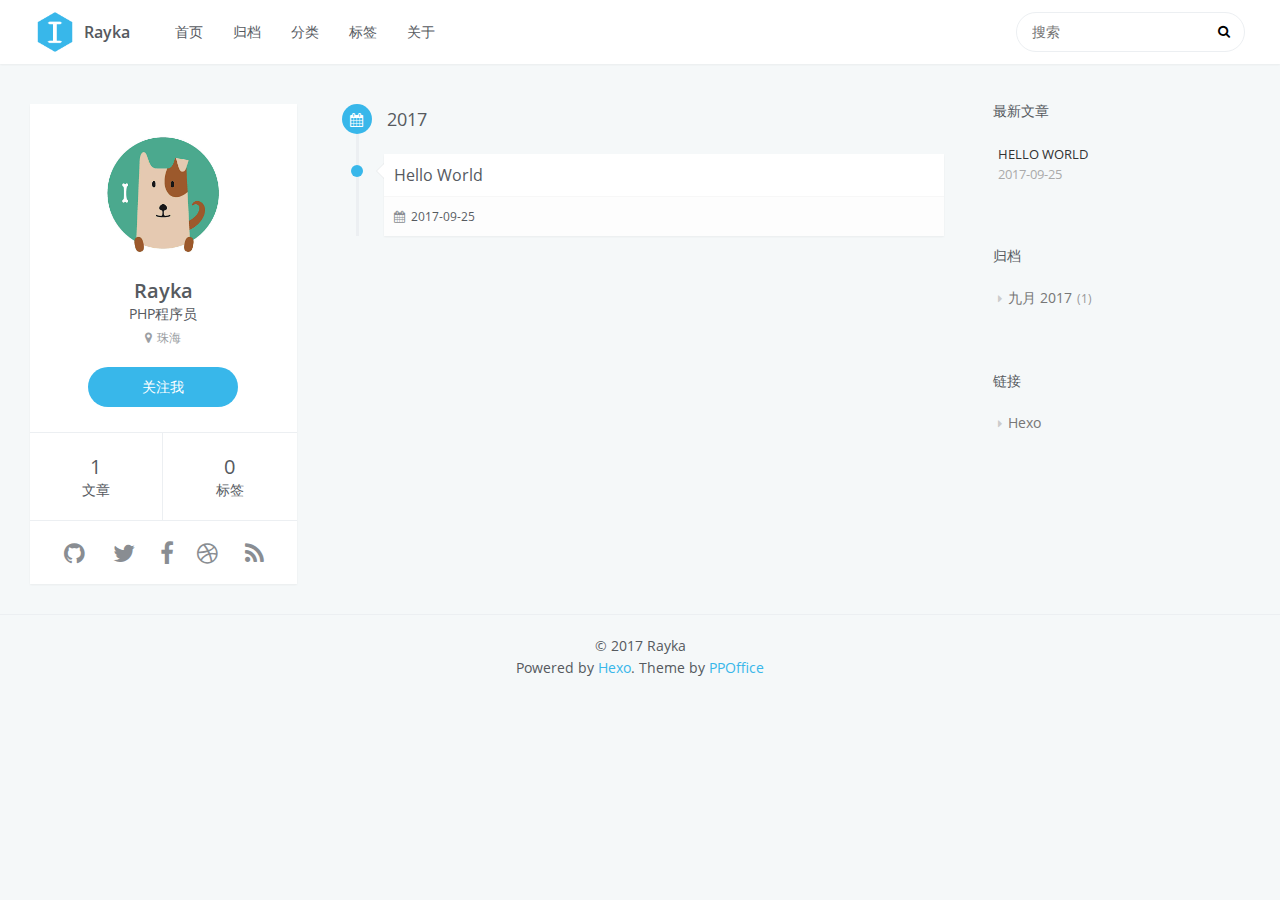
==== commit ca0e93f2: "Site updated: 2017-10-21 15:04:30" ====
--- a/archives/index.html
+++ b/archives/index.html
@@ -68,7 +68,7 @@
                 <nav id="sub-nav">
                     <div class="profile" id="profile-nav">
                         <a id="profile-anchor" href="javascript:;">
-                            <img class="avatar" src="/css/images/avatar.png" />
+                            <img class="avatar" src="/css/images/avatar_new.jpg" />
                             <i class="fa fa-caret-down"></i>
                         </a>
                     </div>
@@ -146,7 +146,7 @@
 <aside id="profile">
     <div class="inner profile-inner">
         <div class="base-info profile-block">
-            <img id="avatar" src="/css/images/avatar.png" />
+            <img id="avatar" src="/css/images/avatar_new.jpg" />
             <h2 id="name">Rayka</h2>
             <h3 id="title">PHP程序员</h3>
             <span id="location"><i class="fa fa-map-marker"></i>珠海</span>
@@ -249,19 +249,9 @@
     <div class="widget-wrap">
         <h3 class="widget-title">最新文章</h3>
         <div class="widget">
-            <ul id="recent-post" class="">
+            <ul id="recent-post" class="no-thumbnail">
                 
                     <li>
-                        
-                        <div class="item-thumbnail">
-                            <a href="/2017/09/25/hello-world/" class="thumbnail">
-    
-    
-        <span class="thumbnail-image thumbnail-none"></span>
-    
-</a>
-
-                        </div>
                         
                         <div class="item-inner">
                             <p class="item-category"></p>
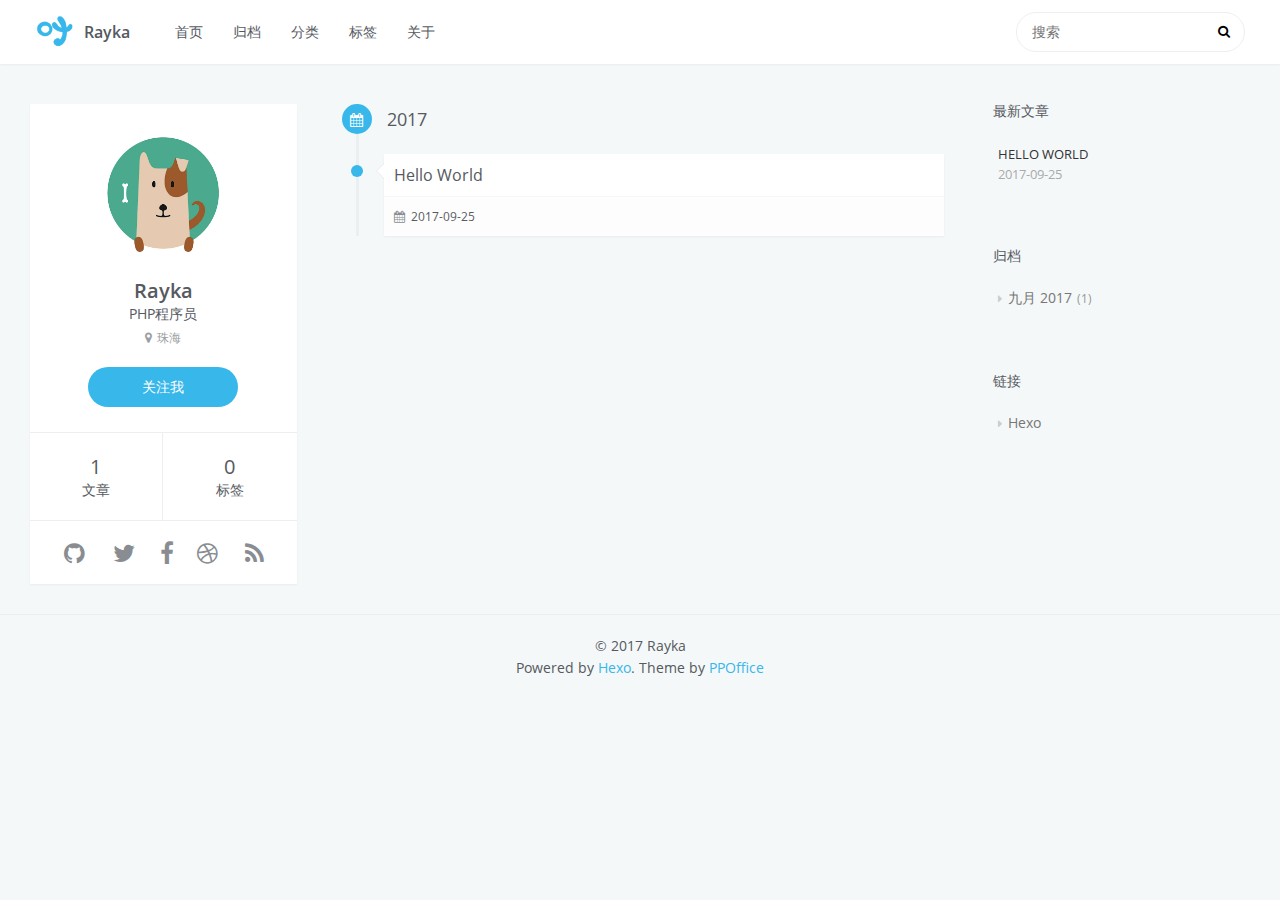
==== commit 28cc81b8: "Site updated: 2017-10-21 15:43:55" ====
--- a/archives/index.html
+++ b/archives/index.html
@@ -18,6 +18,8 @@
         <link rel="alternate" href="/" title="Rayka" type="application/atom+xml" />
     
 
+    
+        <link rel="icon" href="/rayka-img/favicon.png" />
     
 
     <link rel="stylesheet" href="/libs/font-awesome/css/font-awesome.min.css">
@@ -68,7 +70,7 @@
                 <nav id="sub-nav">
                     <div class="profile" id="profile-nav">
                         <a id="profile-anchor" href="javascript:;">
-                            <img class="avatar" src="/css/images/avatar_new.jpg" />
+                            <img class="avatar" src="/rayka-img/avatar.jpg" />
                             <i class="fa fa-caret-down"></i>
                         </a>
                     </div>
@@ -146,7 +148,7 @@
 <aside id="profile">
     <div class="inner profile-inner">
         <div class="base-info profile-block">
-            <img id="avatar" src="/css/images/avatar_new.jpg" />
+            <img id="avatar" src="/rayka-img/avatar.jpg" />
             <h2 id="name">Rayka</h2>
             <h3 id="title">PHP程序员</h3>
             <span id="location"><i class="fa fa-map-marker"></i>珠海</span>
--- a/css/style.css
+++ b/css/style.css
@@ -170,7 +170,7 @@
   width: 40px;
   height: 40px;
   background-repeat: no-repeat;
-  background-image: url("images/logo.png");
+  background-image: url("images/logo_new.png");
   -webkit-background-size: 40px 40px;
   -moz-background-size: 40px 40px;
   background-size: 40px 40px;
@@ -2126,59 +2126,76 @@
   height: 1.6em;
 }
 .highlight {
-  color: #ddd;
-  background: #272822;
-}
-.highlight .code .tag,
+  color: #333;
+  background: #f8f8f8;
+}
+.highlight .code .comment,
+.highlight .code .quote {
+  color: #998;
+  font-style: italic;
+}
 .highlight .code .keyword,
 .highlight .code .selector-tag,
+.highlight .code .subst {
+  color: #333;
+  font-weight: bold;
+}
+.highlight .code .number,
 .highlight .code .literal,
-.highlight .code .strong,
-.highlight .code .name {
-  color: #f92672;
-}
-.highlight .code .code {
-  color: #66d9ef;
-}
+.highlight .code .variable,
+.highlight .code .template-variable,
+.highlight .code .tag .attr {
+  color: #008080;
+}
+.highlight .code .string,
+.highlight .code .doctag {
+  color: #d14;
+}
+.highlight .code .title,
+.highlight .code .section,
+.highlight .code .selector-id {
+  color: #900;
+  font-weight: bold;
+}
+.highlight .code .subst {
+  font-weight: normal;
+}
+.highlight .code .type,
 .highlight .code .class .title {
-  color: #fff;
-}
-.highlight .code .attribute,
-.highlight .code .symbol,
+  color: #458;
+  font-weight: bold;
+}
+.highlight .code .tag,
+.highlight .code .name,
+.highlight .code .attribute {
+  color: #000080;
+  font-weight: normal;
+}
 .highlight .code .regexp,
 .highlight .code .link {
-  color: #bf79db;
-}
-.highlight .code .string,
-.highlight .code .bullet,
-.highlight .code .subst,
-.highlight .code .title,
-.highlight .code .section,
-.highlight .code .emphasis,
-.highlight .code .type,
+  color: #009926;
+}
+.highlight .code .symbol,
+.highlight .code .bullet {
+  color: #990073;
+}
 .highlight .code .built_in,
-.highlight .code .builtin-name,
-.highlight .code .selector-attr,
-.highlight .code .selector-pseudo,
-.highlight .code .addition,
-.highlight .code .variable,
-.highlight .code .template-tag,
-.highlight .code .template-variable {
-  color: #a6e22e;
-}
-.highlight .code .comment,
-.highlight .code .quote,
-.highlight .code .deletion,
+.highlight .code .builtin-name {
+  color: #0086b3;
+}
 .highlight .code .meta {
-  color: #75715e;
-}
-.highlight .code .keyword,
-.highlight .code .selector-tag,
-.highlight .code .literal,
-.highlight .code .doctag,
-.highlight .code .title,
-.highlight .code .section,
-.highlight .code .type,
-.highlight .code .selector-id {
+  color: #999;
   font-weight: bold;
 }
+.highlight .code .deletion {
+  background: #fdd;
+}
+.highlight .code .addition {
+  background: #dfd;
+}
+.highlight .code .emphasis {
+  font-style: italic;
+}
+.highlight .code .strong {
+  font-weight: bold;
+}
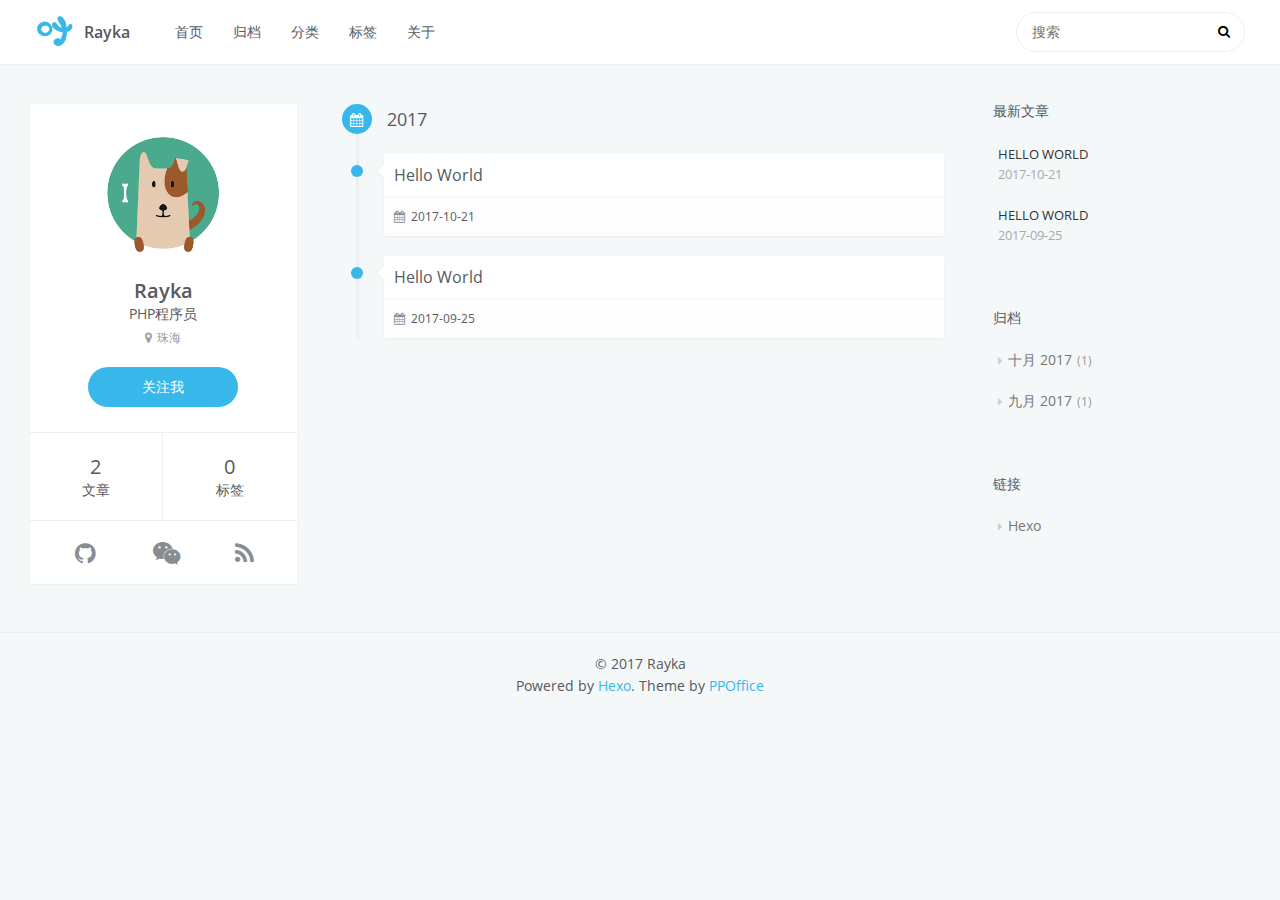
==== commit 3beed27d: "Site updated: 2017-10-21 16:25:07" ====
--- a/archives/index.html
+++ b/archives/index.html
@@ -156,7 +156,7 @@
         </div>
         <div class="article-info profile-block">
             <div class="article-info-block">
-                1
+                2
                 <span>文章</span>
             </div>
             <div class="article-info-block">
@@ -171,26 +171,14 @@
                     
                     
                     <td>
-                        <a href="http://github.com/ppoffice/hexo-theme-icarus" target="_blank" title="github" class=tooltip>
+                        <a href="http://github.com/raykaye" target="_blank" title="github" class=tooltip>
                             <i class="fa fa-github"></i>
                         </a>
                     </td>
                     
                     <td>
-                        <a href="/" target="_blank" title="twitter" class=tooltip>
-                            <i class="fa fa-twitter"></i>
-                        </a>
-                    </td>
-                    
-                    <td>
-                        <a href="/" target="_blank" title="facebook" class=tooltip>
-                            <i class="fa fa-facebook"></i>
-                        </a>
-                    </td>
-                    
-                    <td>
-                        <a href="/" target="_blank" title="dribbble" class=tooltip>
-                            <i class="fa fa-dribbble"></i>
+                        <a href="/Yeruijia_950204" target="_blank" title="weixin" class=tooltip>
+                            <i class="fa fa-weixin"></i>
                         </a>
                     </td>
                     
@@ -221,6 +209,32 @@
                 
     
         <h1 itemprop="name">
+            <a class="timeline-article-title" href="/2017/10/21/test/">Hello World</a>
+        </h1>
+    
+
+                <div class="article-meta">
+                    
+    <div class="article-date">
+        <i class="fa fa-calendar"></i>
+        <a href="/2017/10/21/test/">
+            <time datetime="2017-10-21T07:46:01.386Z" itemprop="datePublished">2017-10-21</time>
+        </a>
+    </div>
+
+
+                    
+                    
+                </div>
+            </div>
+        </div>
+    
+        <div class="timeline-row">
+            <span class="node"></span>
+            <div class="content">
+                
+    
+        <h1 itemprop="name">
             <a class="timeline-article-title" href="/2017/09/25/hello-world/">Hello World</a>
         </h1>
     
@@ -252,6 +266,15 @@
         <h3 class="widget-title">最新文章</h3>
         <div class="widget">
             <ul id="recent-post" class="no-thumbnail">
+                
+                    <li>
+                        
+                        <div class="item-inner">
+                            <p class="item-category"></p>
+                            <p class="item-title"><a href="/2017/10/21/test/" class="title">Hello World</a></p>
+                            <p class="item-date"><time datetime="2017-10-21T07:46:01.386Z" itemprop="datePublished">2017-10-21</time></p>
+                        </div>
+                    </li>
                 
                     <li>
                         
@@ -273,7 +296,7 @@
     <div class="widget-wrap">
         <h3 class="widget-title">归档</h3>
         <div class="widget">
-            <ul class="archive-list"><li class="archive-list-item"><a class="archive-list-link" href="/archives/2017/09/">九月 2017</a><span class="archive-list-count">1</span></li></ul>
+            <ul class="archive-list"><li class="archive-list-item"><a class="archive-list-link" href="/archives/2017/10/">十月 2017</a><span class="archive-list-count">1</span></li><li class="archive-list-item"><a class="archive-list-link" href="/archives/2017/09/">九月 2017</a><span class="archive-list-count">1</span></li></ul>
         </div>
     </div>
 
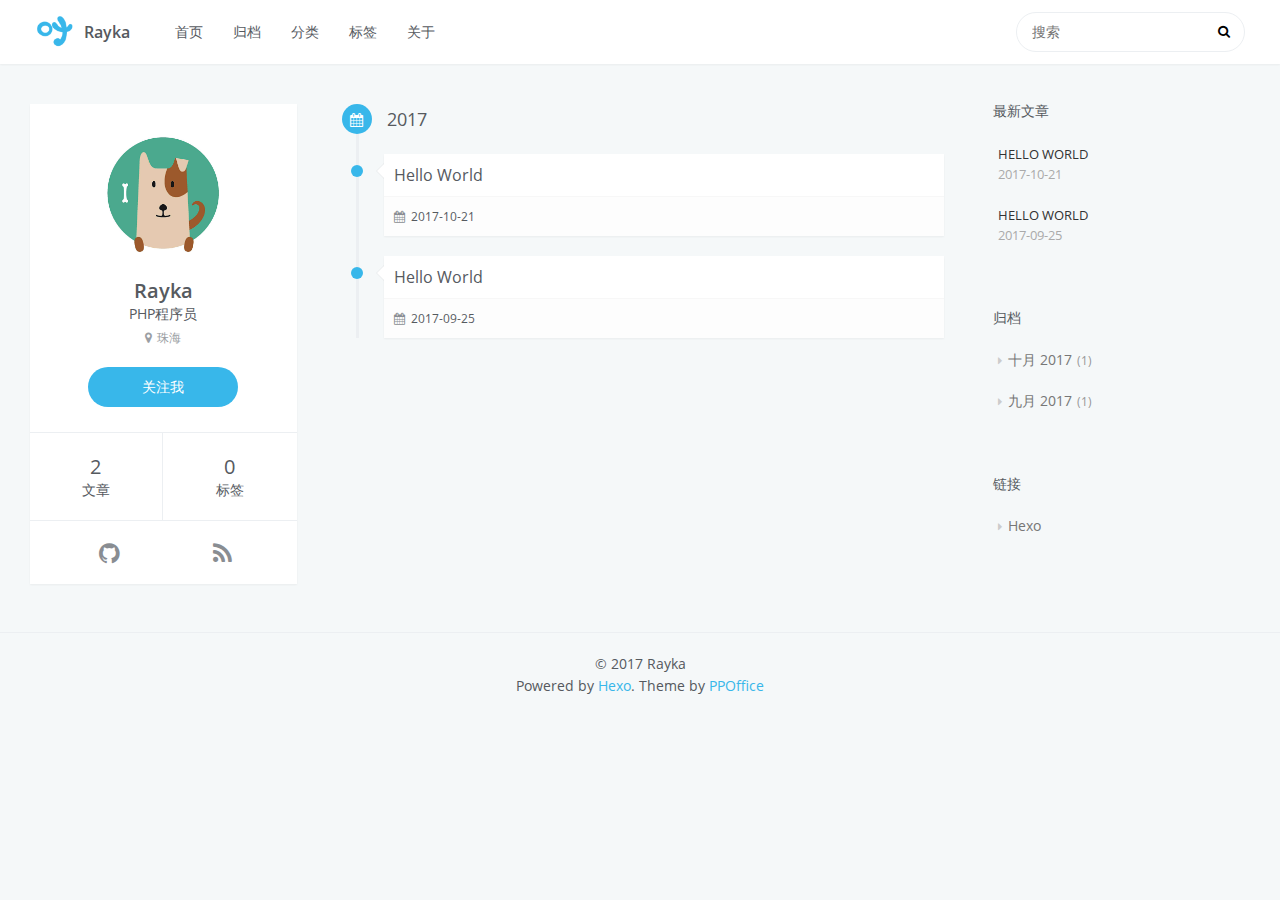
==== commit 3a4ac0fb: "Site updated: 2017-11-03 21:48:40" ====
--- a/archives/index.html
+++ b/archives/index.html
@@ -7,7 +7,7 @@
     <meta name="viewport" content="width=device-width, initial-scale=1, maximum-scale=1" />
     <meta property="og:type" content="website">
 <meta property="og:title" content="Rayka">
-<meta property="og:url" content="http://blog.pubxyz.com/archives/index.html">
+<meta property="og:url" content="http://blog.ailea.top/archives/index.html">
 <meta property="og:site_name" content="Rayka">
 <meta property="og:locale" content="zh-CN">
 <meta name="twitter:card" content="summary">
@@ -177,12 +177,6 @@
                     </td>
                     
                     <td>
-                        <a href="/Yeruijia_950204" target="_blank" title="weixin" class=tooltip>
-                            <i class="fa fa-weixin"></i>
-                        </a>
-                    </td>
-                    
-                    <td>
                         <a href="/" target="_blank" title="rss" class=tooltip>
                             <i class="fa fa-rss"></i>
                         </a>
